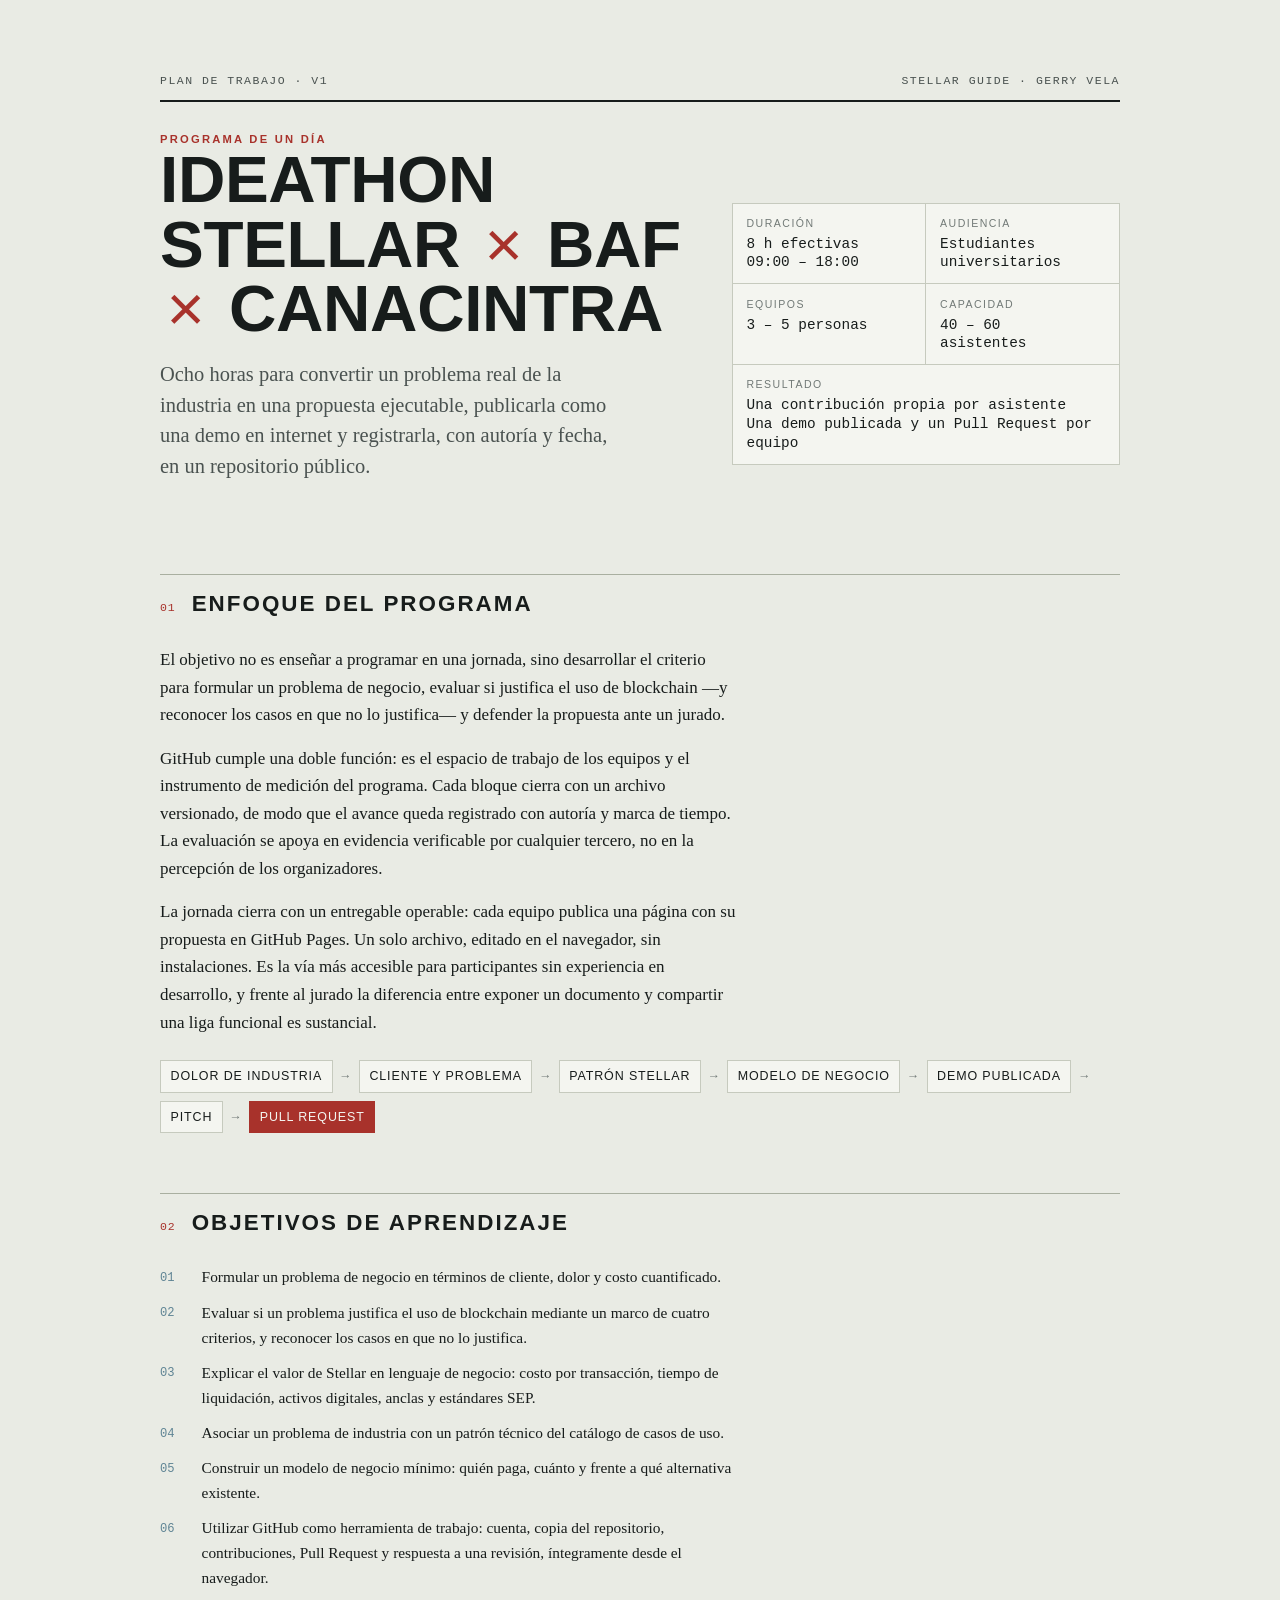
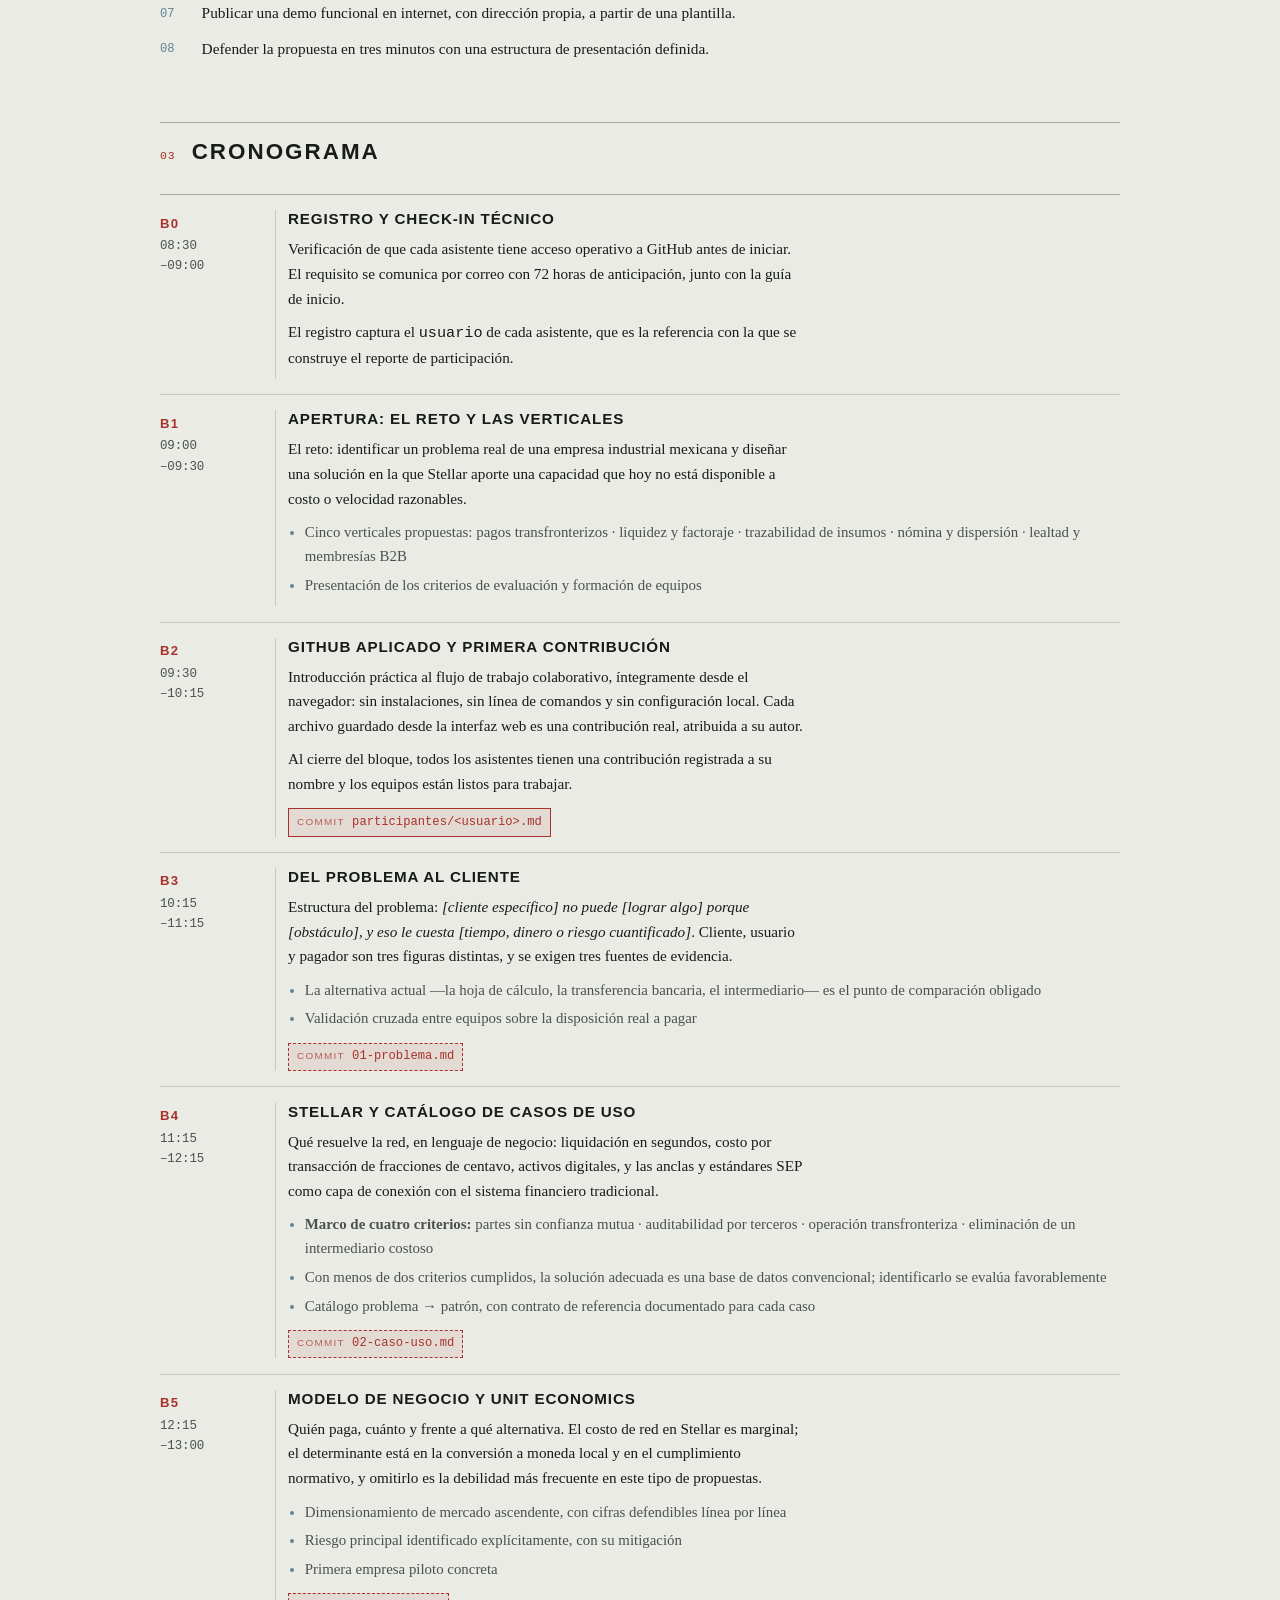
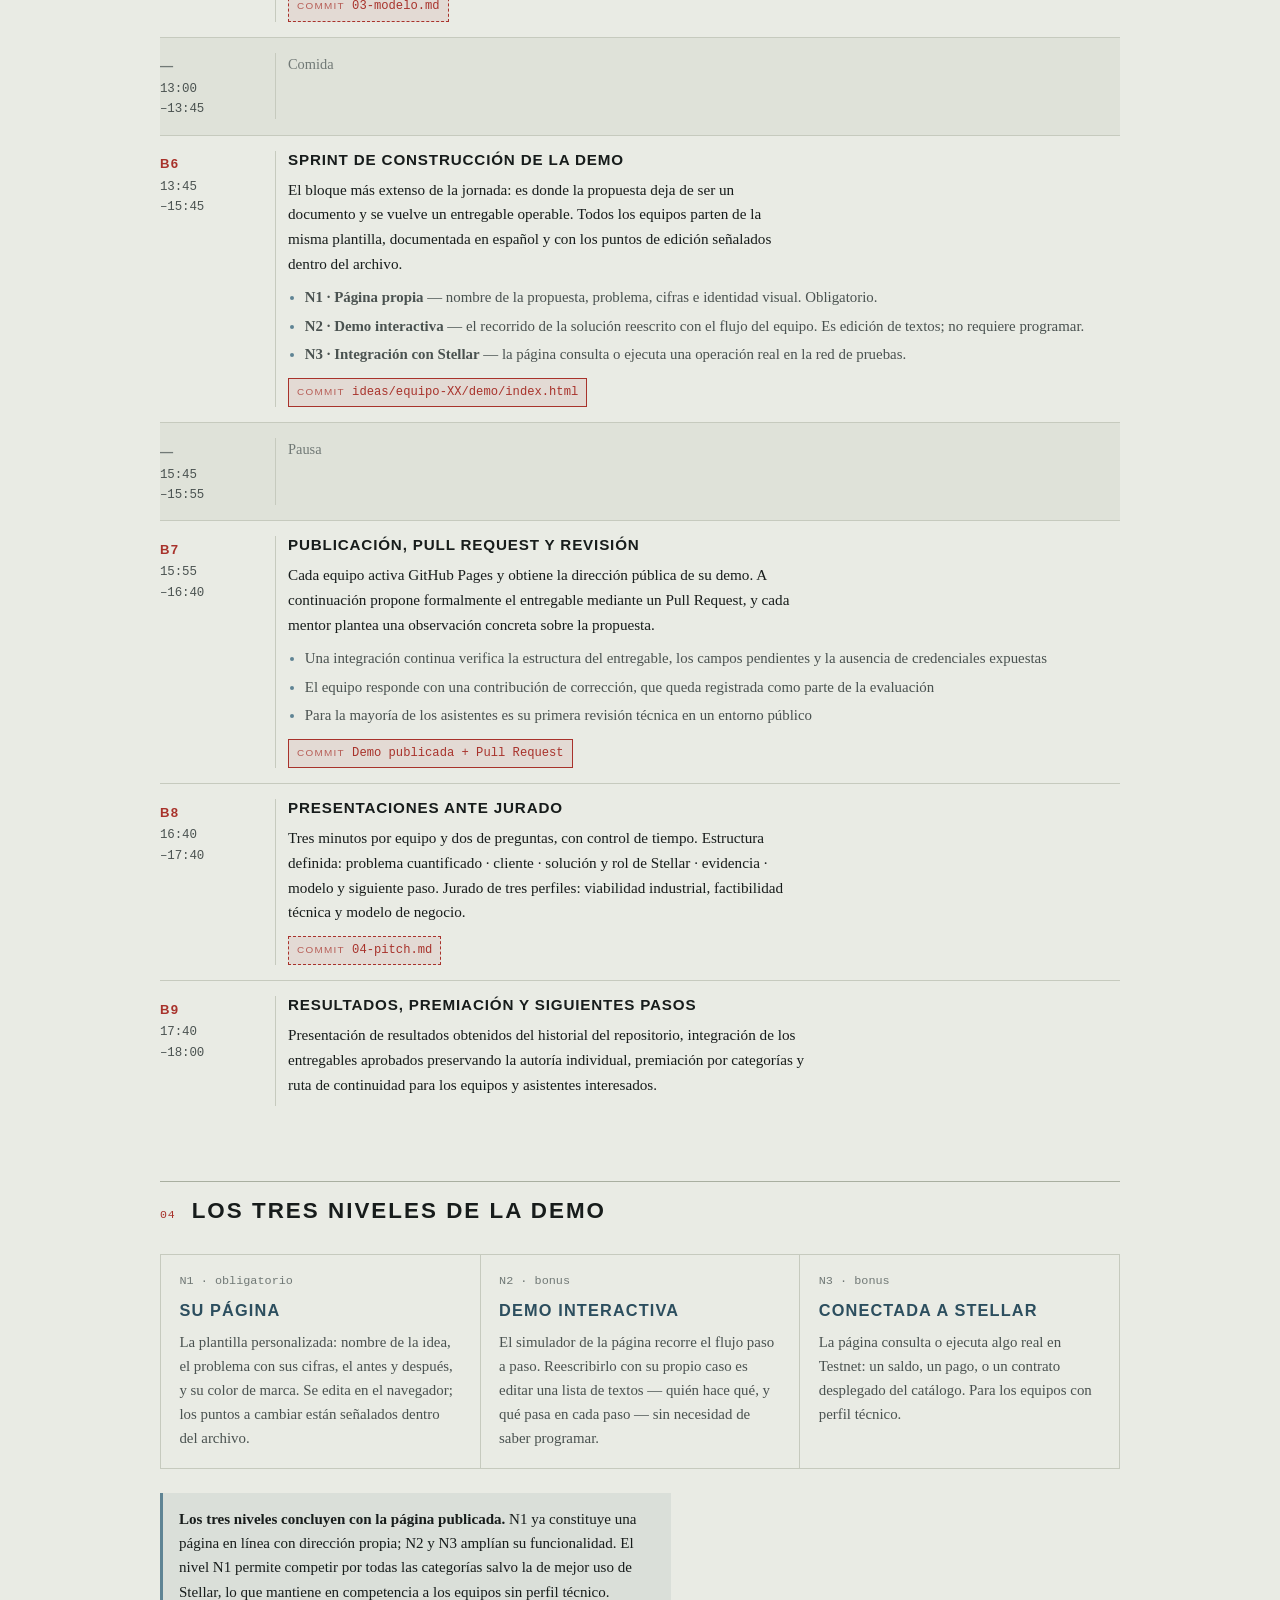
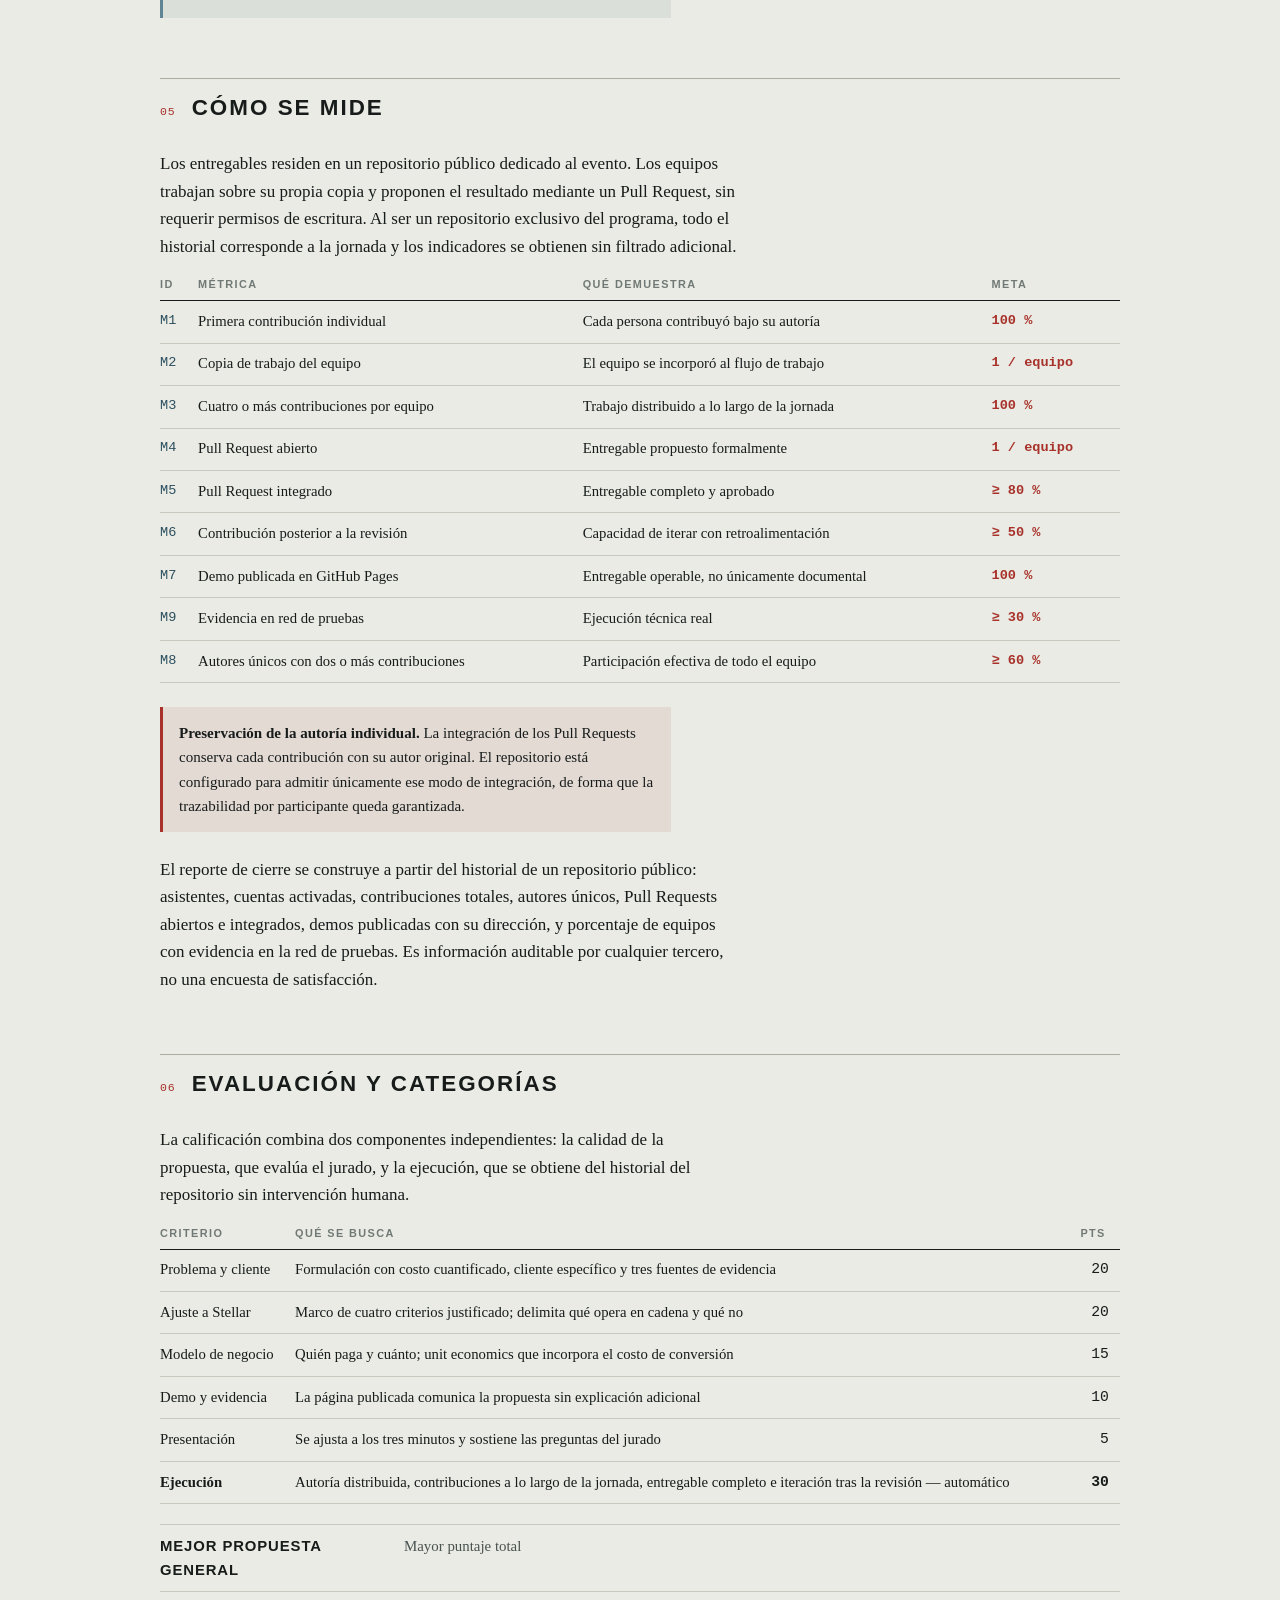
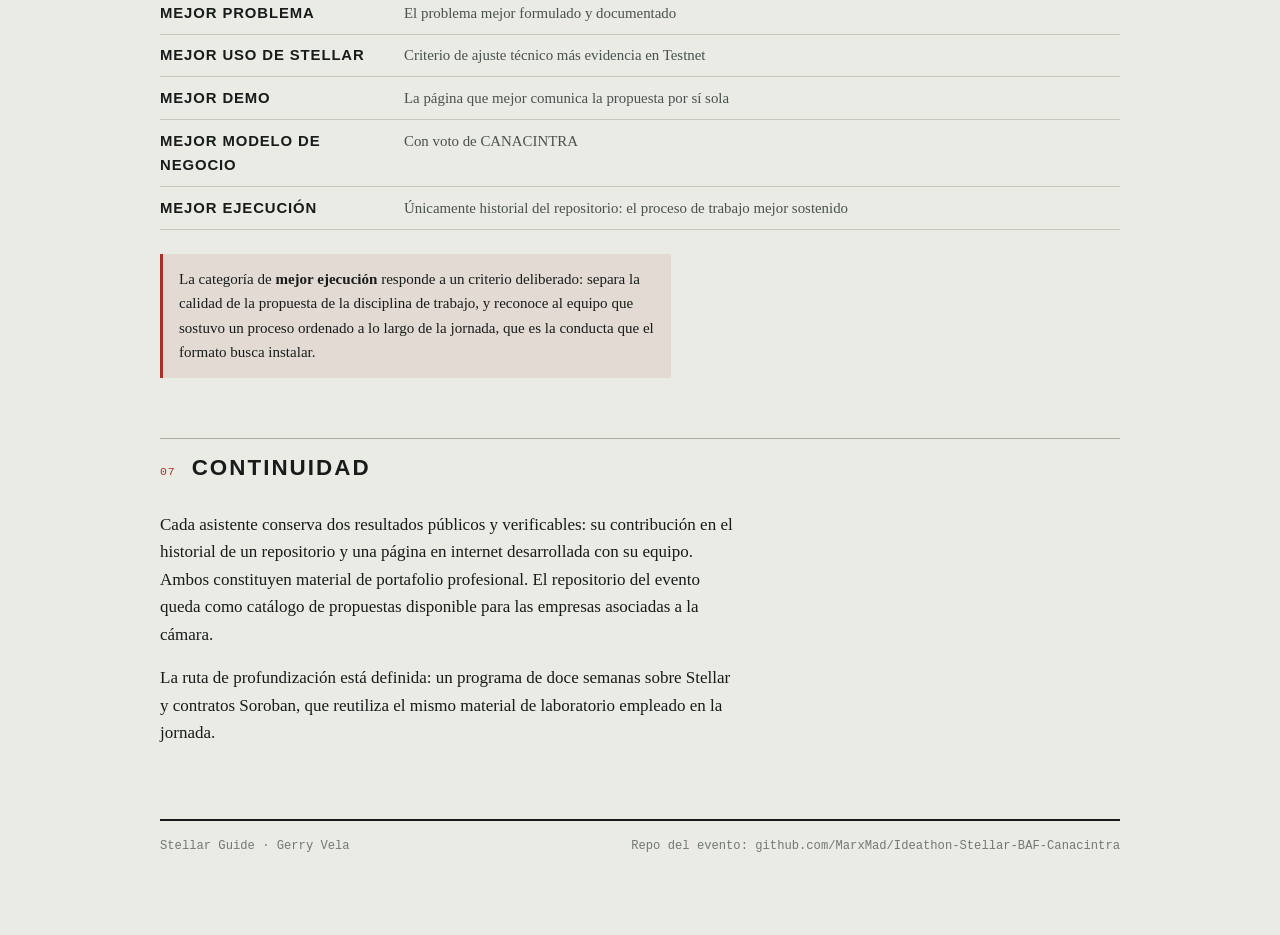
==== plan-de-trabajo.html @ e103d84b "docs: README paso a paso, guías por carpeta y plan de trabajo - README reorganizado como ruta ordena" ====
<!doctype html>
<html lang="es">
<head>
<meta charset="utf-8">
<meta name="viewport" content="width=device-width, initial-scale=1">
<title>Ideathon Stellar × BAF × CANACINTRA</title>
<meta name="description" content="Plan de trabajo de la jornada de 8 horas: agenda, objetivos, evaluación e indicadores verificables.">
<style>
  :root {
    /* Paleta: hoja de turno industrial — papel verde-gris, tinta grafito,
       azul acero para estructura, rojo de sello para los registros (commits). */
    --paper:        #E9EBE4;
    --paper-raised: #F4F5F0;
    --paper-sunk:   #DFE2D9;
    --ink:          #171C1B;
    --ink-soft:     #4A5250;
    --ink-faint:    #717976;
    --rule:         #C6CABE;
    --rule-strong:  #A9AFA0;
    --stamp:        #A8322B;
    --stamp-wash:   rgba(168, 50, 43, 0.09);
    --steel:        #2C4E5E;
    --steel-soft:   #5F8494;
    --steel-wash:   rgba(44, 78, 94, 0.08);

    --font-display: "Arial Narrow", "Helvetica Neue", Helvetica, Arial, sans-serif;
    --font-body:    Charter, "Bitstream Charter", "Sitka Text", Cambria, Georgia, serif;
    --font-mono:    ui-monospace, "SF Mono", SFMono-Regular, Menlo, Consolas, monospace;

    --measure: 68ch;
    --gutter: clamp(1.25rem, 4vw, 3rem);
  }

  :root:not([data-theme="light"]) {
    color-scheme: light;
  }

  @media (prefers-color-scheme: dark) {
    :root:not([data-theme="light"]) {
      --paper:        #14181A;
      --paper-raised: #1C2124;
      --paper-sunk:   #0F1315;
      --ink:          #E4E7E0;
      --ink-soft:     #A2ABA6;
      --ink-faint:    #7A837F;
      --rule:         #2E3639;
      --rule-strong:  #414B4E;
      --stamp:        #E58077;
      --stamp-wash:   rgba(229, 128, 119, 0.13);
      --steel:        #8FB6C7;
      --steel-soft:   #6D909F;
      --steel-wash:   rgba(143, 182, 199, 0.11);
      color-scheme: dark;
    }
  }

  :root[data-theme="dark"] {
    --paper:        #14181A;
    --paper-raised: #1C2124;
    --paper-sunk:   #0F1315;
    --ink:          #E4E7E0;
    --ink-soft:     #A2ABA6;
    --ink-faint:    #7A837F;
    --rule:         #2E3639;
    --rule-strong:  #414B4E;
    --stamp:        #E58077;
    --stamp-wash:   rgba(229, 128, 119, 0.13);
    --steel:        #8FB6C7;
    --steel-soft:   #6D909F;
    --steel-wash:   rgba(143, 182, 199, 0.11);
    color-scheme: dark;
  }

  * { box-sizing: border-box; }

  body {
    background: var(--paper);
    color: var(--ink);
    font-family: var(--font-body);
    font-size: 17px;
    line-height: 1.62;
    margin: 0;
    padding: 0 var(--gutter) 5rem;
    -webkit-font-smoothing: antialiased;
  }

  .sheet {
    max-width: 60rem;
    margin: 0 auto;
  }

  /* ---------------------------------------------------------- tipografía */

  h1, h2, h3, .eyebrow, .block-name, th {
    font-family: var(--font-display);
    font-weight: 700;
  }

  h1 {
    font-size: clamp(2.4rem, 7vw, 4.1rem);
    line-height: 0.98;
    letter-spacing: -0.005em;
    text-transform: uppercase;
    text-wrap: balance;
    margin: 0;
  }

  h1 .x {
    color: var(--stamp);
    font-weight: 400;
    padding: 0 0.1em;
  }

  h2 {
    font-size: clamp(1.15rem, 2.4vw, 1.4rem);
    text-transform: uppercase;
    letter-spacing: 0.09em;
    margin: 0;
    color: var(--ink);
  }

  h3 {
    font-size: 1.02rem;
    text-transform: uppercase;
    letter-spacing: 0.07em;
    margin: 0 0 0.4rem;
  }

  p { margin: 0 0 1rem; max-width: var(--measure); }
  p:last-child { margin-bottom: 0; }

  a {
    color: var(--steel);
    text-underline-offset: 0.18em;
    text-decoration-thickness: 1px;
  }
  a:focus-visible {
    outline: 2px solid var(--stamp);
    outline-offset: 3px;
  }

  strong { font-weight: 700; }

  .eyebrow {
    font-size: 0.7rem;
    text-transform: uppercase;
    letter-spacing: 0.2em;
    color: var(--stamp);
    margin: 0;
  }

  .lede {
    font-size: clamp(1.08rem, 2.1vw, 1.28rem);
    line-height: 1.5;
    color: var(--ink-soft);
    max-width: 46ch;
  }

  .mono {
    font-family: var(--font-mono);
    font-variant-numeric: tabular-nums;
  }

  /* ------------------------------------------------------------ cabecera */

  header.head {
    padding: clamp(2.5rem, 7vw, 4.5rem) 0 0;
  }

  .head-top {
    display: flex;
    flex-wrap: wrap;
    gap: 0.75rem 1.5rem;
    justify-content: space-between;
    align-items: baseline;
    border-bottom: 2px solid var(--ink);
    padding-bottom: 0.6rem;
    margin-bottom: 1.75rem;
  }

  .head-top .mono {
    font-size: 0.72rem;
    letter-spacing: 0.13em;
    text-transform: uppercase;
    color: var(--ink-soft);
  }

  .head-body {
    display: grid;
    grid-template-columns: minmax(0, 1.35fr) minmax(0, 1fr);
    gap: clamp(1.5rem, 4vw, 3rem);
    align-items: end;
    padding-bottom: 2rem;
  }

  @media (max-width: 44rem) {
    .head-body { grid-template-columns: 1fr; align-items: start; }
  }

  /* ficha técnica */
  .spec {
    display: grid;
    grid-template-columns: 1fr 1fr;
    gap: 1px;
    background: var(--rule);
    border: 1px solid var(--rule);
  }

  .spec div {
    background: var(--paper-raised);
    padding: 0.7rem 0.85rem;
  }

  .spec dt {
    font-family: var(--font-display);
    font-size: 0.66rem;
    text-transform: uppercase;
    letter-spacing: 0.14em;
    color: var(--ink-faint);
    margin: 0 0 0.18rem;
  }

  .spec dd {
    margin: 0;
    font-family: var(--font-mono);
    font-size: 0.9rem;
    line-height: 1.3;
    font-variant-numeric: tabular-nums;
  }

  /* -------------------------------------------------------------- líneas */

  section {
    padding: clamp(2.5rem, 6vw, 3.75rem) 0 0;
  }

  .sec-head {
    display: flex;
    align-items: baseline;
    gap: 1rem;
    border-top: 1px solid var(--rule-strong);
    padding-top: 0.7rem;
    margin-bottom: 1.5rem;
  }

  .sec-head .num {
    font-family: var(--font-mono);
    font-size: 0.72rem;
    color: var(--stamp);
    letter-spacing: 0.08em;
    flex: none;
  }

  /* ------------------------------------------------------------- espinazo */

  .flow {
    display: flex;
    flex-wrap: wrap;
    gap: 0.5rem 0.4rem;
    align-items: center;
    margin-top: 1.5rem;
    font-family: var(--font-display);
    text-transform: uppercase;
    letter-spacing: 0.07em;
    font-size: 0.78rem;
  }

  .flow span {
    background: var(--paper-raised);
    border: 1px solid var(--rule);
    padding: 0.32rem 0.6rem;
  }

  .flow span.end {
    background: var(--stamp);
    border-color: var(--stamp);
    color: var(--paper-raised);
  }

  .flow i {
    color: var(--ink-faint);
    font-style: normal;
  }

  /* --------------------------------------------------------- cronograma */

  .run { display: grid; gap: 0; }

  .row {
    display: grid;
    grid-template-columns: 6.5rem 1fr;
    gap: 0 1.5rem;
    border-top: 1px solid var(--rule);
    padding: 0.95rem 0;
    position: relative;
  }

  .row:first-child { border-top: 1px solid var(--rule-strong); }

  .row .when {
    font-family: var(--font-mono);
    font-size: 0.78rem;
    font-variant-numeric: tabular-nums;
    color: var(--ink-soft);
    letter-spacing: -0.01em;
    padding-top: 0.15rem;
    border-right: 1px solid var(--rule);
    margin-right: -0.75rem;
    padding-right: 0.75rem;
  }

  .row .when b {
    display: block;
    font-family: var(--font-display);
    font-size: 0.82rem;
    letter-spacing: 0.1em;
    color: var(--stamp);
    margin-bottom: 0.15rem;
  }

  .row.pause { background: var(--paper-sunk); }
  .row.pause .body { color: var(--ink-faint); font-size: 0.9rem; }
  .row.pause .when b { color: var(--ink-faint); }

  .block-name {
    font-size: 1.06rem;
    text-transform: uppercase;
    letter-spacing: 0.055em;
    margin: 0 0 0.3rem;
    line-height: 1.2;
  }

  .row .body { min-width: 0; }
  .row .body p { font-size: 0.95rem; margin-bottom: 0.55rem; }

  .row ul {
    margin: 0.1rem 0 0.6rem;
    padding-left: 1.05rem;
    font-size: 0.93rem;
    color: var(--ink-soft);
  }
  .row ul li { margin-bottom: 0.28rem; }
  .row ul li::marker { color: var(--steel-soft); }

  /* sello de entregable = el commit */
  .stamp {
    display: inline-flex;
    align-items: baseline;
    gap: 0.45rem;
    font-family: var(--font-mono);
    font-size: 0.76rem;
    color: var(--stamp);
    background: var(--stamp-wash);
    border: 1px dashed var(--stamp);
    padding: 0.22rem 0.5rem;
    margin-top: 0.15rem;
  }

  .stamp::before {
    content: "commit";
    font-family: var(--font-display);
    font-size: 0.62rem;
    text-transform: uppercase;
    letter-spacing: 0.13em;
    opacity: 0.75;
  }

  .stamp.wide { border-style: solid; }

  @media (max-width: 34rem) {
    .row { grid-template-columns: 1fr; gap: 0.4rem; }
    .row .when {
      border-right: none;
      margin-right: 0;
      padding-right: 0;
      display: flex;
      gap: 0.6rem;
      align-items: baseline;
    }
    .row .when b { margin-bottom: 0; }
  }

  /* ------------------------------------------------------------- tablas */

  .scroll { overflow-x: auto; }

  table {
    border-collapse: collapse;
    width: 100%;
    min-width: 34rem;
    font-size: 0.92rem;
  }

  th {
    text-align: left;
    font-size: 0.68rem;
    text-transform: uppercase;
    letter-spacing: 0.13em;
    color: var(--ink-faint);
    border-bottom: 1px solid var(--ink);
    padding: 0 0.7rem 0.4rem 0;
    vertical-align: bottom;
  }

  td {
    border-bottom: 1px solid var(--rule);
    padding: 0.55rem 0.7rem 0.55rem 0;
    vertical-align: top;
  }

  td.id, td.goal {
    font-family: var(--font-mono);
    font-variant-numeric: tabular-nums;
    font-size: 0.85rem;
    white-space: nowrap;
  }
  td.id { color: var(--steel); }
  td.goal { color: var(--stamp); font-weight: 700; }
  td.pts {
    font-family: var(--font-mono);
    font-variant-numeric: tabular-nums;
    text-align: right;
    white-space: nowrap;
  }

  /* --------------------------------------------------------- dos columnas */

  .cols {
    display: grid;
    grid-template-columns: repeat(auto-fit, minmax(15rem, 1fr));
    gap: 1px;
    background: var(--rule);
    border: 1px solid var(--rule);
  }

  .cols > div {
    background: var(--paper);
    padding: 1.1rem 1.15rem;
  }

  .cols h3 { color: var(--steel); }
  .cols p { font-size: 0.93rem; color: var(--ink-soft); margin-bottom: 0; }

  .level-tag {
    font-family: var(--font-mono);
    font-size: 0.74rem;
    color: var(--ink-faint);
    display: block;
    margin-bottom: 0.35rem;
  }

  /* lista de objetivos numerada */
  ol.goals {
    counter-reset: g;
    list-style: none;
    padding: 0;
    margin: 0;
    display: grid;
    gap: 0.65rem;
    max-width: var(--measure);
  }

  ol.goals li {
    counter-increment: g;
    display: grid;
    grid-template-columns: 2rem 1fr;
    gap: 0.6rem;
    font-size: 0.96rem;
  }

  ol.goals li::before {
    content: counter(g, decimal-leading-zero);
    font-family: var(--font-mono);
    font-size: 0.76rem;
    color: var(--steel-soft);
    padding-top: 0.22rem;
  }

  /* nota al margen */
  .note {
    border-left: 3px solid var(--stamp);
    background: var(--stamp-wash);
    padding: 0.85rem 1rem;
    margin: 1.5rem 0 0;
    font-size: 0.94rem;
    max-width: var(--measure);
  }
  .note p { margin-bottom: 0.5rem; }
  .note p:last-child { margin-bottom: 0; }

  .steelnote {
    border-left: 3px solid var(--steel-soft);
    background: var(--steel-wash);
  }

  /* premios */
  .prizes {
    display: grid;
    gap: 0;
    margin-top: 1.25rem;
  }
  .prizes div {
    display: grid;
    grid-template-columns: minmax(9rem, 14rem) 1fr;
    gap: 0.5rem 1.25rem;
    border-top: 1px solid var(--rule);
    padding: 0.55rem 0;
    font-size: 0.93rem;
  }
  .prizes div:last-child { border-bottom: 1px solid var(--rule); }
  .prizes dt {
    font-family: var(--font-display);
    text-transform: uppercase;
    letter-spacing: 0.06em;
    font-weight: 700;
  }
  .prizes dd { margin: 0; color: var(--ink-soft); }
  @media (max-width: 34rem) {
    .prizes div { grid-template-columns: 1fr; }
  }

  footer {
    margin-top: clamp(3rem, 7vw, 4.5rem);
    border-top: 2px solid var(--ink);
    padding-top: 1rem;
    font-family: var(--font-mono);
    font-size: 0.76rem;
    color: var(--ink-faint);
    display: flex;
    flex-wrap: wrap;
    gap: 0.4rem 1.5rem;
    justify-content: space-between;
  }
</style>
</head>
<body>
<div class="sheet">

  <header class="head">
    <div class="head-top">
      <span class="mono">Plan de trabajo · v1</span>
      <span class="mono">Stellar Guide · Gerry Vela</span>
    </div>

    <div class="head-body">
      <div>
        <p class="eyebrow">Programa de un día</p>
        <h1>Ideathon Stellar <span class="x">×</span> BAF <span class="x">×</span> CANACINTRA</h1>
        <p class="lede" style="margin-top:1.1rem">
          Ocho horas para convertir un problema real de la industria en una propuesta
          ejecutable, publicarla como una demo en internet y registrarla, con autoría
          y fecha, en un repositorio público.
        </p>
      </div>

      <dl class="spec">
        <div><dt>Duración</dt><dd>8 h efectivas<br>09:00 – 18:00</dd></div>
        <div><dt>Audiencia</dt><dd>Estudiantes<br>universitarios</dd></div>
        <div><dt>Equipos</dt><dd>3 – 5 personas</dd></div>
        <div><dt>Capacidad</dt><dd>40 – 60<br>asistentes</dd></div>
        <div style="grid-column: 1 / -1">
          <dt>Resultado</dt>
          <dd>Una contribución propia por asistente<br>Una demo publicada y un Pull Request por equipo</dd>
        </div>
      </dl>
    </div>
  </header>

  <section>
    <div class="sec-head"><span class="num">01</span><h2>Enfoque del programa</h2></div>
    <p>
      El objetivo no es enseñar a programar en una jornada, sino desarrollar el criterio para
      formular un problema de negocio, evaluar si justifica el uso de blockchain —y reconocer
      los casos en que no lo justifica— y defender la propuesta ante un jurado.
    </p>
    <p>
      GitHub cumple una doble función: es el espacio de trabajo de los equipos y el instrumento
      de medición del programa. Cada bloque cierra con un archivo versionado, de modo que el
      avance queda registrado con autoría y marca de tiempo. La evaluación se apoya en evidencia
      verificable por cualquier tercero, no en la percepción de los organizadores.
    </p>
    <p>
      La jornada cierra con un entregable operable: cada equipo publica una página con su
      propuesta en GitHub Pages. Un solo archivo, editado en el navegador, sin instalaciones.
      Es la vía más accesible para participantes sin experiencia en desarrollo, y frente al
      jurado la diferencia entre exponer un documento y compartir una liga funcional es
      sustancial.
    </p>

    <div class="flow">
      <span>Dolor de industria</span><i>→</i>
      <span>Cliente y problema</span><i>→</i>
      <span>Patrón Stellar</span><i>→</i>
      <span>Modelo de negocio</span><i>→</i>
      <span>Demo publicada</span><i>→</i>
      <span>Pitch</span><i>→</i>
      <span class="end">Pull Request</span>
    </div>
  </section>

  <section>
    <div class="sec-head"><span class="num">02</span><h2>Objetivos de aprendizaje</h2></div>
    <ol class="goals">
      <li>Formular un problema de negocio en términos de cliente, dolor y costo cuantificado.</li>
      <li>Evaluar si un problema justifica el uso de blockchain mediante un marco de cuatro criterios, y reconocer los casos en que no lo justifica.</li>
      <li>Explicar el valor de Stellar en lenguaje de negocio: costo por transacción, tiempo de liquidación, activos digitales, anclas y estándares SEP.</li>
      <li>Asociar un problema de industria con un patrón técnico del catálogo de casos de uso.</li>
      <li>Construir un modelo de negocio mínimo: quién paga, cuánto y frente a qué alternativa existente.</li>
      <li>Utilizar GitHub como herramienta de trabajo: cuenta, copia del repositorio, contribuciones, Pull Request y respuesta a una revisión, íntegramente desde el navegador.</li>
      <li>Publicar una demo funcional en internet, con dirección propia, a partir de una plantilla.</li>
      <li>Defender la propuesta en tres minutos con una estructura de presentación definida.</li>
    </ol>
  </section>

  <section>
    <div class="sec-head"><span class="num">03</span><h2>Cronograma</h2></div>

    <div class="run">

      <div class="row">
        <div class="when"><b>B0</b>08:30<br>–09:00</div>
        <div class="body">
          <p class="block-name">Registro y check-in técnico</p>
          <p>Verificación de que cada asistente tiene acceso operativo a GitHub antes de iniciar.
             El requisito se comunica por correo con 72 horas de anticipación, junto con la guía
             de inicio.</p>
          <p>El registro captura el <span class="mono">usuario</span> de cada asistente, que es la
             referencia con la que se construye el reporte de participación.</p>
        </div>
      </div>

      <div class="row">
        <div class="when"><b>B1</b>09:00<br>–09:30</div>
        <div class="body">
          <p class="block-name">Apertura: el reto y las verticales</p>
          <p>El reto: identificar un problema real de una empresa industrial mexicana y diseñar una
             solución en la que Stellar aporte una capacidad que hoy no está disponible a costo o
             velocidad razonables.</p>
          <ul>
            <li>Cinco verticales propuestas: pagos transfronterizos · liquidez y factoraje · trazabilidad de insumos · nómina y dispersión · lealtad y membresías B2B</li>
            <li>Presentación de los criterios de evaluación y formación de equipos</li>
          </ul>
        </div>
      </div>

      <div class="row">
        <div class="when"><b>B2</b>09:30<br>–10:15</div>
        <div class="body">
          <p class="block-name">GitHub aplicado y primera contribución</p>
          <p>Introducción práctica al flujo de trabajo colaborativo, íntegramente desde el
             navegador: sin instalaciones, sin línea de comandos y sin configuración local. Cada
             archivo guardado desde la interfaz web es una contribución real, atribuida a su autor.</p>
          <p>Al cierre del bloque, todos los asistentes tienen una contribución registrada a su
             nombre y los equipos están listos para trabajar.</p>
          <span class="stamp wide">participantes/&lt;usuario&gt;.md</span>
        </div>
      </div>

      <div class="row">
        <div class="when"><b>B3</b>10:15<br>–11:15</div>
        <div class="body">
          <p class="block-name">Del problema al cliente</p>
          <p>Estructura del problema: <em>[cliente específico] no puede [lograr algo] porque
             [obstáculo], y eso le cuesta [tiempo, dinero o riesgo cuantificado]</em>. Cliente,
             usuario y pagador son tres figuras distintas, y se exigen tres fuentes de evidencia.</p>
          <ul>
            <li>La alternativa actual —la hoja de cálculo, la transferencia bancaria, el intermediario— es el punto de comparación obligado</li>
            <li>Validación cruzada entre equipos sobre la disposición real a pagar</li>
          </ul>
          <span class="stamp">01-problema.md</span>
        </div>
      </div>

      <div class="row">
        <div class="when"><b>B4</b>11:15<br>–12:15</div>
        <div class="body">
          <p class="block-name">Stellar y catálogo de casos de uso</p>
          <p>Qué resuelve la red, en lenguaje de negocio: liquidación en segundos, costo por
             transacción de fracciones de centavo, activos digitales, y las anclas y estándares SEP
             como capa de conexión con el sistema financiero tradicional.</p>
          <ul>
            <li><strong>Marco de cuatro criterios:</strong> partes sin confianza mutua · auditabilidad por terceros · operación transfronteriza · eliminación de un intermediario costoso</li>
            <li>Con menos de dos criterios cumplidos, la solución adecuada es una base de datos convencional; identificarlo se evalúa favorablemente</li>
            <li>Catálogo problema → patrón, con contrato de referencia documentado para cada caso</li>
          </ul>
          <span class="stamp">02-caso-uso.md</span>
        </div>
      </div>

      <div class="row">
        <div class="when"><b>B5</b>12:15<br>–13:00</div>
        <div class="body">
          <p class="block-name">Modelo de negocio y unit economics</p>
          <p>Quién paga, cuánto y frente a qué alternativa. El costo de red en Stellar es marginal;
             el determinante está en la conversión a moneda local y en el cumplimiento normativo,
             y omitirlo es la debilidad más frecuente en este tipo de propuestas.</p>
          <ul>
            <li>Dimensionamiento de mercado ascendente, con cifras defendibles línea por línea</li>
            <li>Riesgo principal identificado explícitamente, con su mitigación</li>
            <li>Primera empresa piloto concreta</li>
          </ul>
          <span class="stamp">03-modelo.md</span>
        </div>
      </div>

      <div class="row pause">
        <div class="when"><b>—</b>13:00<br>–13:45</div>
        <div class="body">Comida</div>
      </div>

      <div class="row">
        <div class="when"><b>B6</b>13:45<br>–15:45</div>
        <div class="body">
          <p class="block-name">Sprint de construcción de la demo</p>
          <p>El bloque más extenso de la jornada: es donde la propuesta deja de ser un documento y
             se vuelve un entregable operable. Todos los equipos parten de la misma plantilla,
             documentada en español y con los puntos de edición señalados dentro del archivo.</p>
          <ul>
            <li><strong>N1 · Página propia</strong> — nombre de la propuesta, problema, cifras e identidad visual. Obligatorio.</li>
            <li><strong>N2 · Demo interactiva</strong> — el recorrido de la solución reescrito con el flujo del equipo. Es edición de textos; no requiere programar.</li>
            <li><strong>N3 · Integración con Stellar</strong> — la página consulta o ejecuta una operación real en la red de pruebas.</li>
          </ul>
          <span class="stamp wide">ideas/equipo-XX/demo/index.html</span>
        </div>
      </div>

      <div class="row pause">
        <div class="when"><b>—</b>15:45<br>–15:55</div>
        <div class="body">Pausa</div>
      </div>

      <div class="row">
        <div class="when"><b>B7</b>15:55<br>–16:40</div>
        <div class="body">
          <p class="block-name">Publicación, Pull Request y revisión</p>
          <p>Cada equipo activa GitHub Pages y obtiene la dirección pública de su demo. A
             continuación propone formalmente el entregable mediante un Pull Request, y cada mentor
             plantea una observación concreta sobre la propuesta.</p>
          <ul>
            <li>Una integración continua verifica la estructura del entregable, los campos pendientes y la ausencia de credenciales expuestas</li>
            <li>El equipo responde con una contribución de corrección, que queda registrada como parte de la evaluación</li>
            <li>Para la mayoría de los asistentes es su primera revisión técnica en un entorno público</li>
          </ul>
          <span class="stamp wide">Demo publicada + Pull Request</span>
        </div>
      </div>

      <div class="row">
        <div class="when"><b>B8</b>16:40<br>–17:40</div>
        <div class="body">
          <p class="block-name">Presentaciones ante jurado</p>
          <p>Tres minutos por equipo y dos de preguntas, con control de tiempo. Estructura definida:
             problema cuantificado · cliente · solución y rol de Stellar · evidencia · modelo y
             siguiente paso. Jurado de tres perfiles: viabilidad industrial, factibilidad técnica y
             modelo de negocio.</p>
          <span class="stamp">04-pitch.md</span>
        </div>
      </div>

      <div class="row">
        <div class="when"><b>B9</b>17:40<br>–18:00</div>
        <div class="body">
          <p class="block-name">Resultados, premiación y siguientes pasos</p>
          <p>Presentación de resultados obtenidos del historial del repositorio, integración de los
             entregables aprobados preservando la autoría individual, premiación por categorías y
             ruta de continuidad para los equipos y asistentes interesados.</p>
        </div>
      </div>

    </div>
  </section>

  <section>
    <div class="sec-head"><span class="num">04</span><h2>Los tres niveles de la demo</h2></div>
    <div class="cols">
      <div>
        <span class="level-tag">N1 · obligatorio</span>
        <h3>Su página</h3>
        <p>La plantilla personalizada: nombre de la idea, el problema con sus cifras, el antes
           y después, y su color de marca. Se edita en el navegador; los puntos a cambiar están
           señalados dentro del archivo.</p>
      </div>
      <div>
        <span class="level-tag">N2 · bonus</span>
        <h3>Demo interactiva</h3>
        <p>El simulador de la página recorre el flujo paso a paso. Reescribirlo con su propio
           caso es editar una lista de textos — quién hace qué, y qué pasa en cada paso — sin
           necesidad de saber programar.</p>
      </div>
      <div>
        <span class="level-tag">N3 · bonus</span>
        <h3>Conectada a Stellar</h3>
        <p>La página consulta o ejecuta algo real en Testnet: un saldo, un pago, o un contrato
           desplegado del catálogo. Para los equipos con perfil técnico.</p>
      </div>
    </div>
    <div class="note steelnote">
      <p><strong>Los tres niveles concluyen con la página publicada.</strong> N1 ya constituye una
         página en línea con dirección propia; N2 y N3 amplían su funcionalidad. El nivel N1 permite
         competir por todas las categorías salvo la de mejor uso de Stellar, lo que mantiene en
         competencia a los equipos sin perfil técnico.</p>
    </div>
  </section>

  <section>
    <div class="sec-head"><span class="num">05</span><h2>Cómo se mide</h2></div>
    <p>
      Los entregables residen en un repositorio público dedicado al evento. Los equipos trabajan
      sobre su propia copia y proponen el resultado mediante un Pull Request, sin requerir permisos
      de escritura. Al ser un repositorio exclusivo del programa, todo el historial corresponde a la
      jornada y los indicadores se obtienen sin filtrado adicional.
    </p>

    <div class="scroll">
      <table>
        <thead>
          <tr><th>ID</th><th>Métrica</th><th>Qué demuestra</th><th>Meta</th></tr>
        </thead>
        <tbody>
          <tr><td class="id">M1</td><td>Primera contribución individual</td><td>Cada persona contribuyó bajo su autoría</td><td class="goal">100 %</td></tr>
          <tr><td class="id">M2</td><td>Copia de trabajo del equipo</td><td>El equipo se incorporó al flujo de trabajo</td><td class="goal">1 / equipo</td></tr>
          <tr><td class="id">M3</td><td>Cuatro o más contribuciones por equipo</td><td>Trabajo distribuido a lo largo de la jornada</td><td class="goal">100 %</td></tr>
          <tr><td class="id">M4</td><td>Pull Request abierto</td><td>Entregable propuesto formalmente</td><td class="goal">1 / equipo</td></tr>
          <tr><td class="id">M5</td><td>Pull Request integrado</td><td>Entregable completo y aprobado</td><td class="goal">≥ 80 %</td></tr>
          <tr><td class="id">M6</td><td>Contribución posterior a la revisión</td><td>Capacidad de iterar con retroalimentación</td><td class="goal">≥ 50 %</td></tr>
          <tr><td class="id">M7</td><td>Demo publicada en GitHub Pages</td><td>Entregable operable, no únicamente documental</td><td class="goal">100 %</td></tr>
          <tr><td class="id">M9</td><td>Evidencia en red de pruebas</td><td>Ejecución técnica real</td><td class="goal">≥ 30 %</td></tr>
          <tr><td class="id">M8</td><td>Autores únicos con dos o más contribuciones</td><td>Participación efectiva de todo el equipo</td><td class="goal">≥ 60 %</td></tr>
        </tbody>
      </table>
    </div>

    <div class="note">
      <p><strong>Preservación de la autoría individual.</strong> La integración de los Pull Requests
         conserva cada contribución con su autor original. El repositorio está configurado para
         admitir únicamente ese modo de integración, de forma que la trazabilidad por participante
         queda garantizada.</p>
    </div>

    <p style="margin-top:1.5rem">
      El reporte de cierre se construye a partir del historial de un repositorio público:
      asistentes, cuentas activadas, contribuciones totales, autores únicos, Pull Requests abiertos
      e integrados, demos publicadas con su dirección, y porcentaje de equipos con evidencia en la
      red de pruebas. Es información auditable por cualquier tercero, no una encuesta de
      satisfacción.
    </p>
  </section>

  <section>
    <div class="sec-head"><span class="num">06</span><h2>Evaluación y categorías</h2></div>
    <p>
      La calificación combina dos componentes independientes: la calidad de la propuesta, que
      evalúa el jurado, y la ejecución, que se obtiene del historial del repositorio sin
      intervención humana.
    </p>

    <div class="scroll">
      <table>
        <thead><tr><th>Criterio</th><th>Qué se busca</th><th>Pts</th></tr></thead>
        <tbody>
          <tr><td>Problema y cliente</td><td>Formulación con costo cuantificado, cliente específico y tres fuentes de evidencia</td><td class="pts">20</td></tr>
          <tr><td>Ajuste a Stellar</td><td>Marco de cuatro criterios justificado; delimita qué opera en cadena y qué no</td><td class="pts">20</td></tr>
          <tr><td>Modelo de negocio</td><td>Quién paga y cuánto; unit economics que incorpora el costo de conversión</td><td class="pts">15</td></tr>
          <tr><td>Demo y evidencia</td><td>La página publicada comunica la propuesta sin explicación adicional</td><td class="pts">10</td></tr>
          <tr><td>Presentación</td><td>Se ajusta a los tres minutos y sostiene las preguntas del jurado</td><td class="pts">5</td></tr>
          <tr><td><strong>Ejecución</strong></td><td>Autoría distribuida, contribuciones a lo largo de la jornada, entregable completo e iteración tras la revisión — automático</td><td class="pts"><strong>30</strong></td></tr>
        </tbody>
      </table>
    </div>

    <dl class="prizes">
      <div><dt>Mejor propuesta general</dt><dd>Mayor puntaje total</dd></div>
      <div><dt>Mejor problema</dt><dd>El problema mejor formulado y documentado</dd></div>
      <div><dt>Mejor uso de Stellar</dt><dd>Criterio de ajuste técnico más evidencia en Testnet</dd></div>
      <div><dt>Mejor demo</dt><dd>La página que mejor comunica la propuesta por sí sola</dd></div>
      <div><dt>Mejor modelo de negocio</dt><dd>Con voto de CANACINTRA</dd></div>
      <div><dt>Mejor ejecución</dt><dd>Únicamente historial del repositorio: el proceso de trabajo mejor sostenido</dd></div>
    </dl>

    <div class="note">
      <p>La categoría de <strong>mejor ejecución</strong> responde a un criterio deliberado: separa la
         calidad de la propuesta de la disciplina de trabajo, y reconoce al equipo que sostuvo un
         proceso ordenado a lo largo de la jornada, que es la conducta que el formato busca
         instalar.</p>
    </div>
  </section>

  <section>
    <div class="sec-head"><span class="num">07</span><h2>Continuidad</h2></div>
    <p>
      Cada asistente conserva dos resultados públicos y verificables: su contribución en el
      historial de un repositorio y una página en internet desarrollada con su equipo. Ambos
      constituyen material de portafolio profesional. El repositorio del evento queda como catálogo
      de propuestas disponible para las empresas asociadas a la cámara.
    </p>
    <p>
      La ruta de profundización está definida: un programa de doce semanas sobre Stellar y contratos
      Soroban, que reutiliza el mismo material de laboratorio empleado en la jornada.
    </p>
  </section>

  <footer>
    <span>Stellar Guide · Gerry Vela</span>
    <span>Repo del evento: <span class="mono">github.com/MarxMad/Ideathon-Stellar-BAF-Canacintra</span></span>
  </footer>

</div>
</body>
</html>
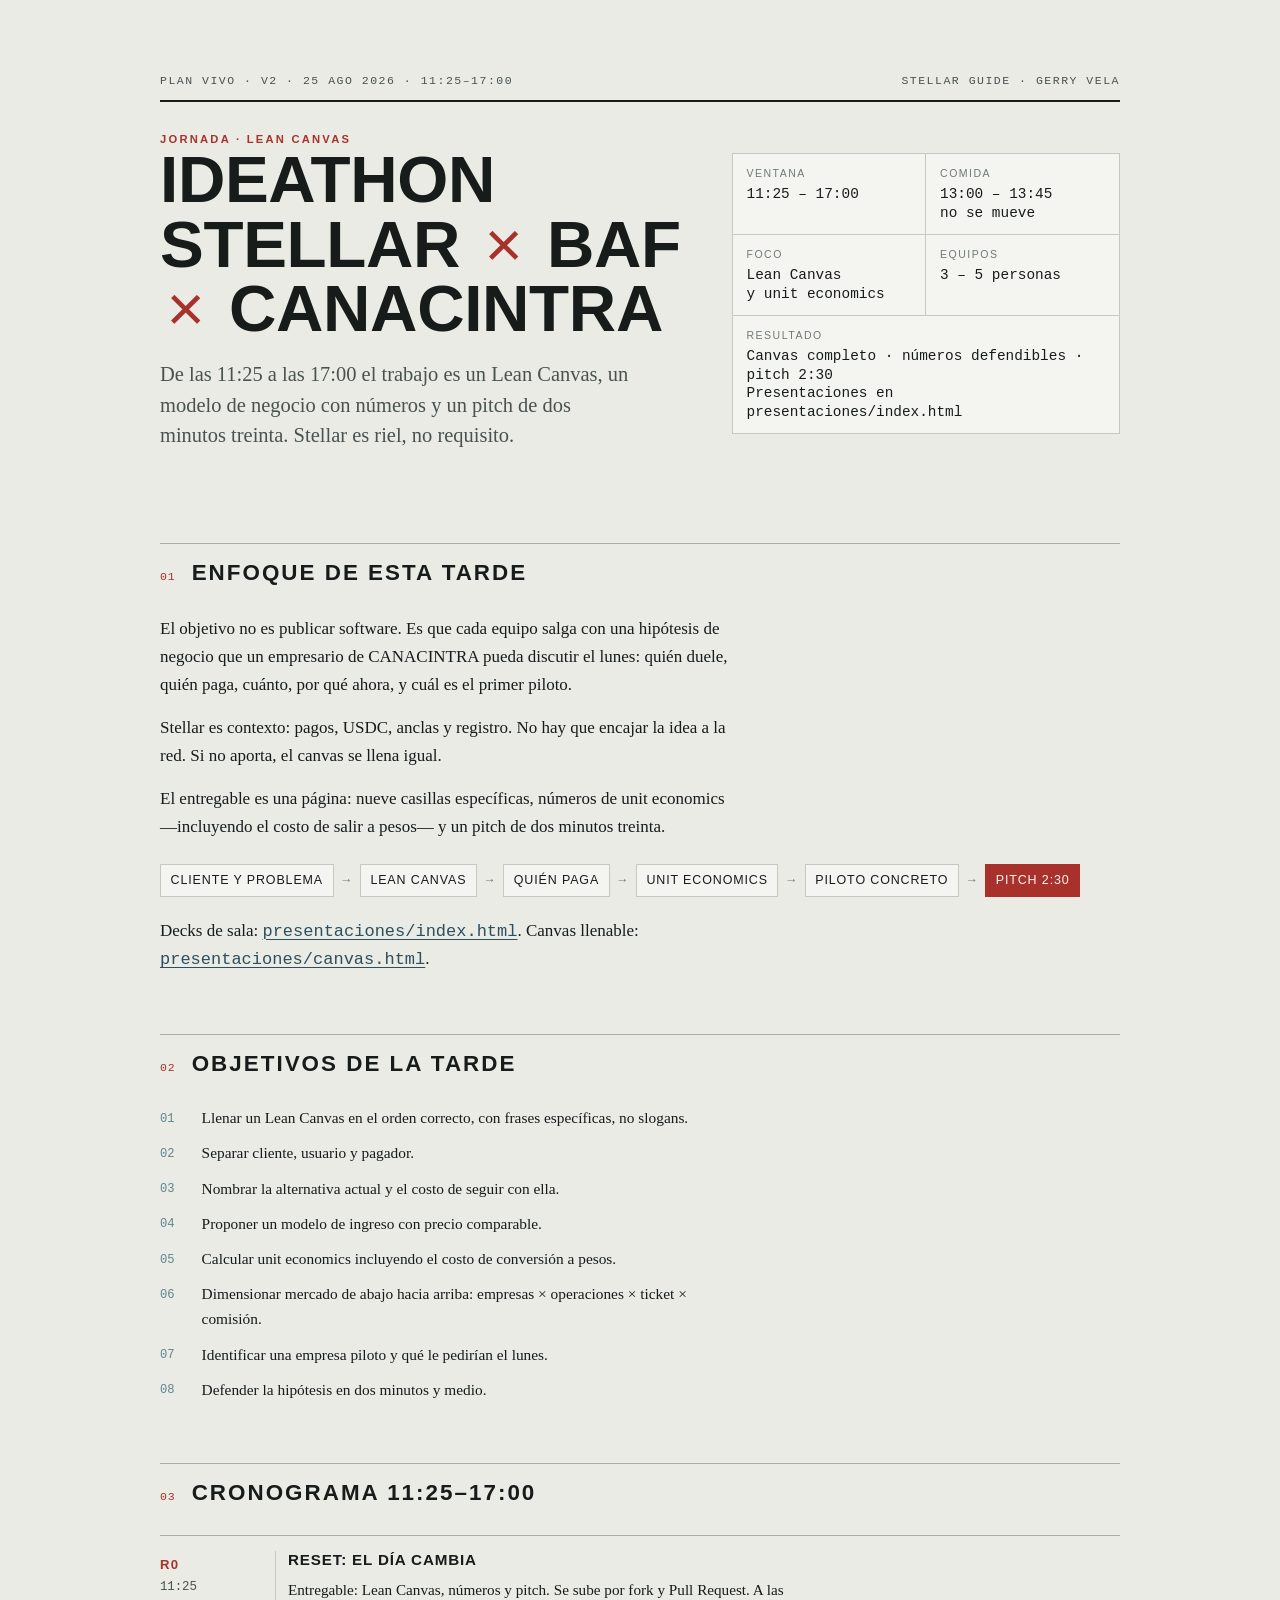
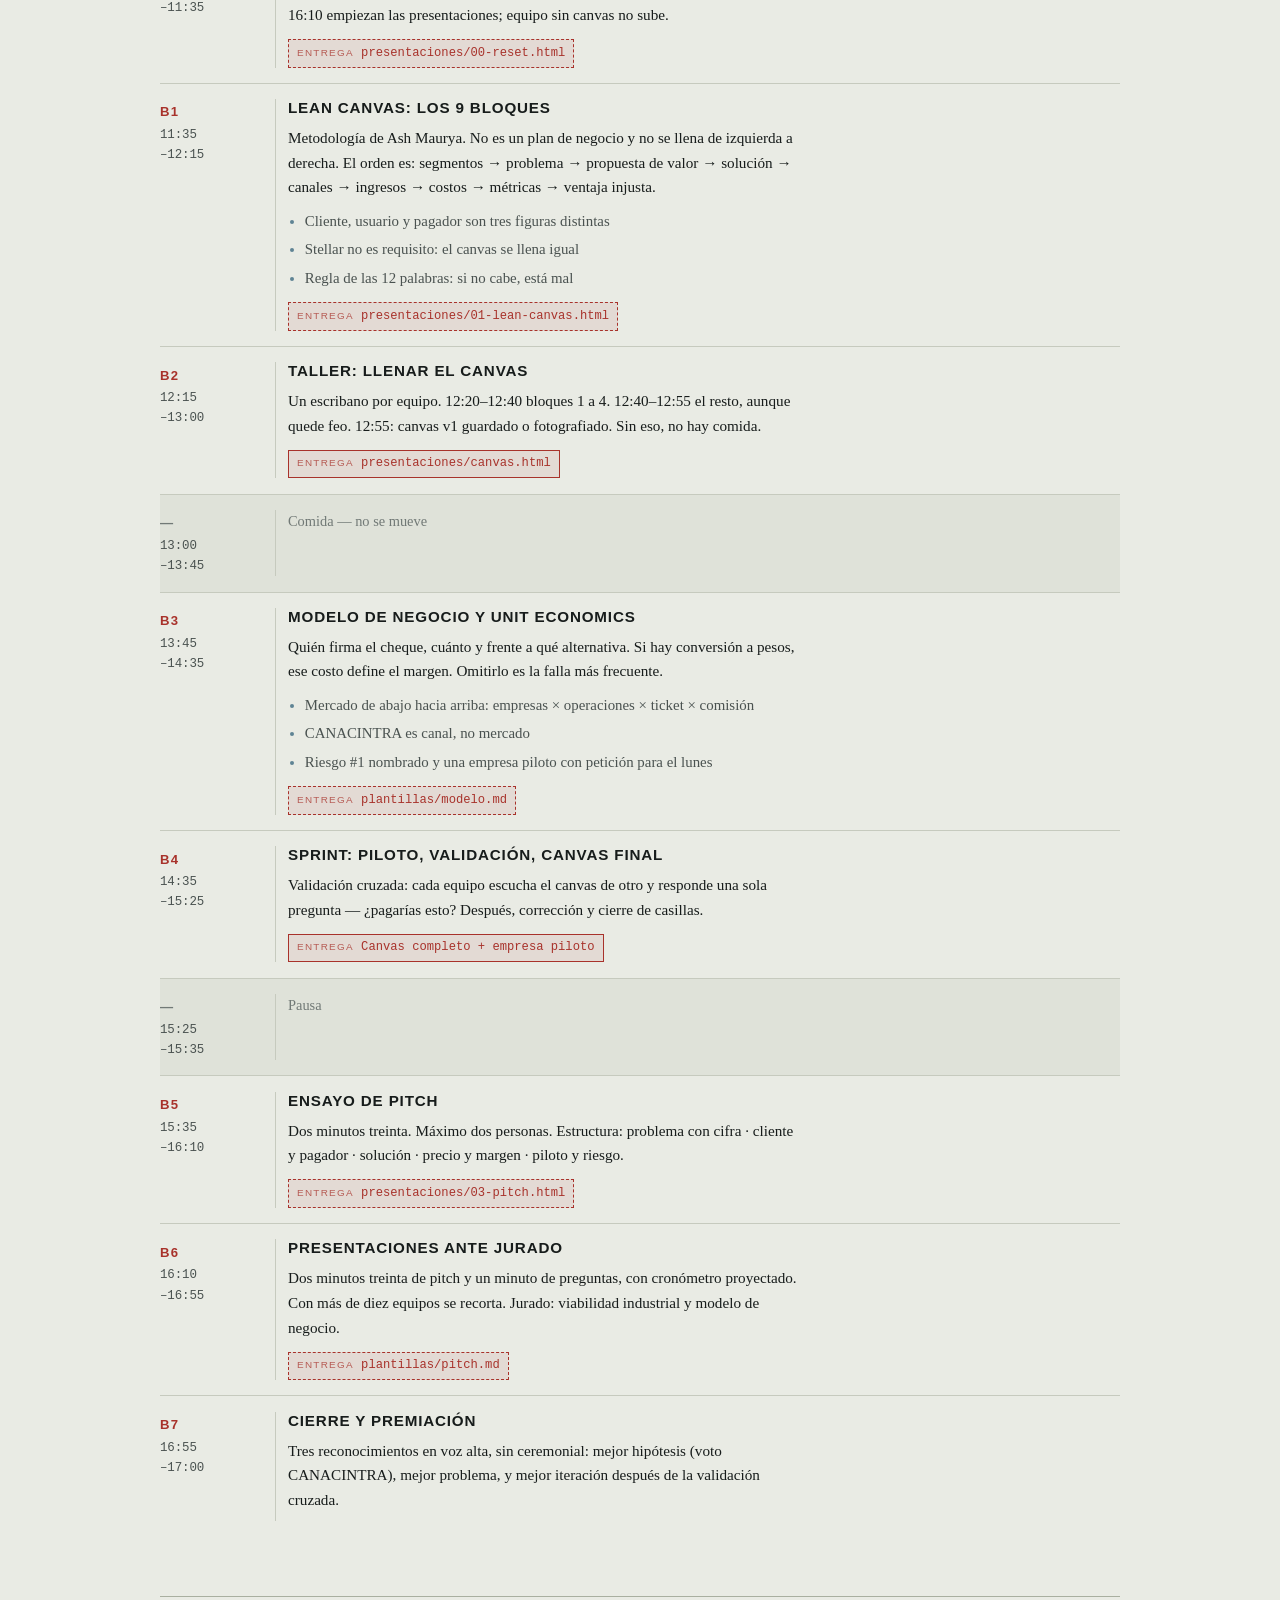
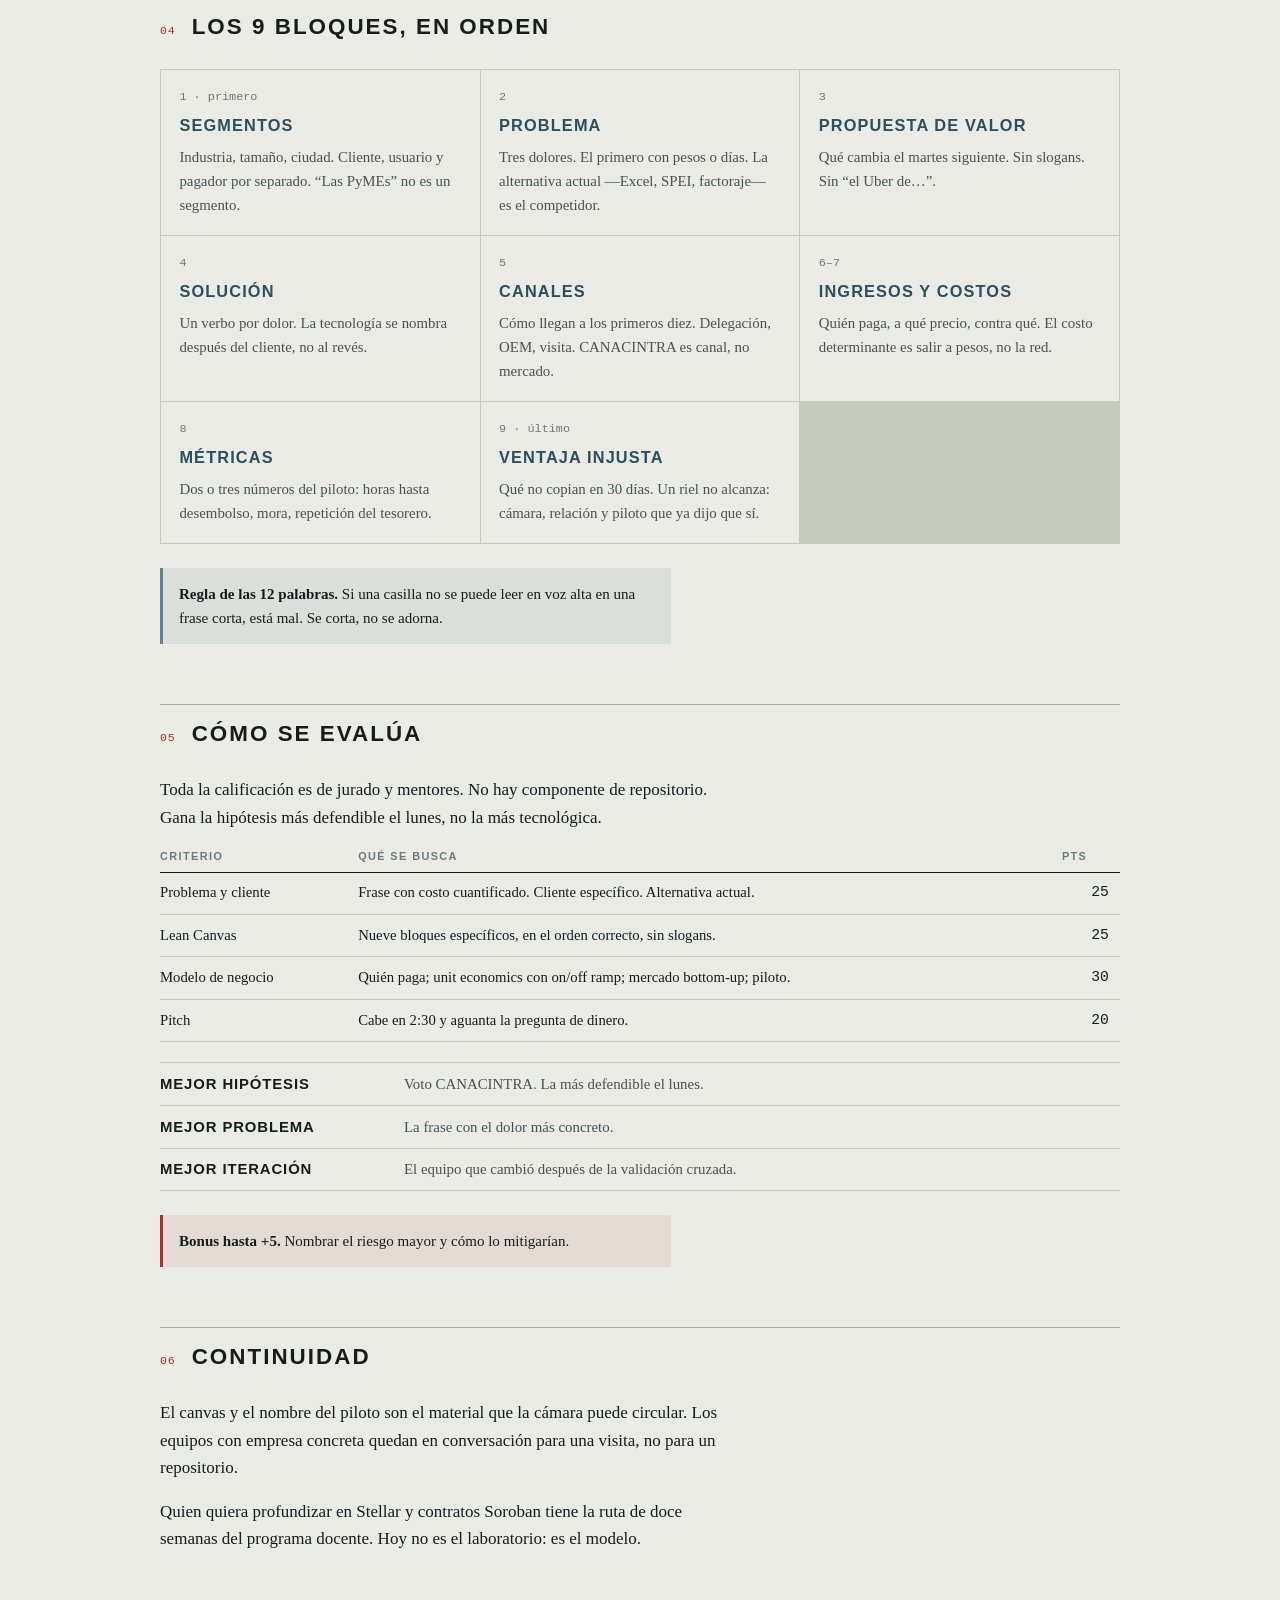
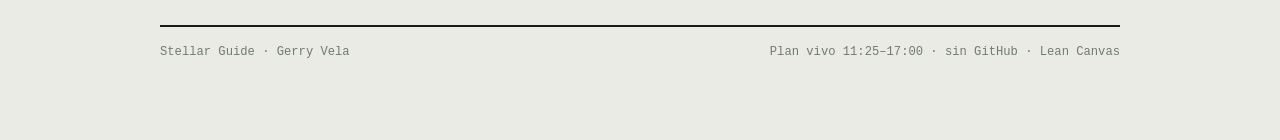
==== commit 228d9ebd: "feat: el entregable es Lean Canvas y pitch; se limpia el resto Los equipos suben lean-canvas.md y pi" ====
--- a/plan-de-trabajo.html
+++ b/plan-de-trabajo.html
@@ -4,7 +4,7 @@
 <meta charset="utf-8">
 <meta name="viewport" content="width=device-width, initial-scale=1">
 <title>Ideathon Stellar × BAF × CANACINTRA</title>
-<meta name="description" content="Plan de trabajo de la jornada de 8 horas: agenda, objetivos, evaluación e indicadores verificables.">
+<meta name="description" content="Plan vivo 11:25–17:00: Lean Canvas, modelo de negocio y pitch.">
 <style>
   :root {
     /* Paleta: hoja de turno industrial — papel verde-gris, tinta grafito,
@@ -357,7 +357,7 @@
   }
 
   .stamp::before {
-    content: "commit";
+    content: "entrega";
     font-family: var(--font-display);
     font-size: 0.62rem;
     text-transform: uppercase;
@@ -538,370 +538,281 @@
 
   <header class="head">
     <div class="head-top">
-      <span class="mono">Plan de trabajo · v1</span>
+      <span class="mono">Plan vivo · v2 · 25 ago 2026 · 11:25–17:00</span>
       <span class="mono">Stellar Guide · Gerry Vela</span>
     </div>
 
     <div class="head-body">
       <div>
-        <p class="eyebrow">Programa de un día</p>
+        <p class="eyebrow">Jornada · Lean Canvas</p>
         <h1>Ideathon Stellar <span class="x">×</span> BAF <span class="x">×</span> CANACINTRA</h1>
         <p class="lede" style="margin-top:1.1rem">
-          Ocho horas para convertir un problema real de la industria en una propuesta
-          ejecutable, publicarla como una demo en internet y registrarla, con autoría
-          y fecha, en un repositorio público.
+          De las 11:25 a las 17:00 el trabajo es un Lean Canvas, un modelo de negocio
+          con números y un pitch de dos minutos treinta. Stellar es riel, no requisito.
         </p>
       </div>
 
       <dl class="spec">
-        <div><dt>Duración</dt><dd>8 h efectivas<br>09:00 – 18:00</dd></div>
-        <div><dt>Audiencia</dt><dd>Estudiantes<br>universitarios</dd></div>
+        <div><dt>Ventana</dt><dd>11:25 – 17:00</dd></div>
+        <div><dt>Comida</dt><dd>13:00 – 13:45<br>no se mueve</dd></div>
+        <div><dt>Foco</dt><dd>Lean Canvas<br>y unit economics</dd></div>
         <div><dt>Equipos</dt><dd>3 – 5 personas</dd></div>
-        <div><dt>Capacidad</dt><dd>40 – 60<br>asistentes</dd></div>
         <div style="grid-column: 1 / -1">
           <dt>Resultado</dt>
-          <dd>Una contribución propia por asistente<br>Una demo publicada y un Pull Request por equipo</dd>
+          <dd>Canvas completo · números defendibles · pitch 2:30<br>Presentaciones en <span class="mono">presentaciones/index.html</span></dd>
         </div>
       </dl>
     </div>
   </header>
 
   <section>
-    <div class="sec-head"><span class="num">01</span><h2>Enfoque del programa</h2></div>
+    <div class="sec-head"><span class="num">01</span><h2>Enfoque de esta tarde</h2></div>
     <p>
-      El objetivo no es enseñar a programar en una jornada, sino desarrollar el criterio para
-      formular un problema de negocio, evaluar si justifica el uso de blockchain —y reconocer
-      los casos en que no lo justifica— y defender la propuesta ante un jurado.
+      El objetivo no es publicar software. Es que cada equipo salga con una hipótesis de
+      negocio que un empresario de CANACINTRA pueda discutir el lunes: quién duele, quién
+      paga, cuánto, por qué ahora, y cuál es el primer piloto.
     </p>
     <p>
-      GitHub cumple una doble función: es el espacio de trabajo de los equipos y el instrumento
-      de medición del programa. Cada bloque cierra con un archivo versionado, de modo que el
-      avance queda registrado con autoría y marca de tiempo. La evaluación se apoya en evidencia
-      verificable por cualquier tercero, no en la percepción de los organizadores.
+      Stellar es contexto: pagos, USDC, anclas y registro. No hay que encajar la idea a la
+      red. Si no aporta, el canvas se llena igual.
     </p>
     <p>
-      La jornada cierra con un entregable operable: cada equipo publica una página con su
-      propuesta en GitHub Pages. Un solo archivo, editado en el navegador, sin instalaciones.
-      Es la vía más accesible para participantes sin experiencia en desarrollo, y frente al
-      jurado la diferencia entre exponer un documento y compartir una liga funcional es
-      sustancial.
+      El entregable es una página: nueve casillas específicas, números de unit economics
+      —incluyendo el costo de salir a pesos— y un pitch de dos minutos treinta.
     </p>
 
     <div class="flow">
-      <span>Dolor de industria</span><i>→</i>
       <span>Cliente y problema</span><i>→</i>
-      <span>Patrón Stellar</span><i>→</i>
-      <span>Modelo de negocio</span><i>→</i>
-      <span>Demo publicada</span><i>→</i>
-      <span>Pitch</span><i>→</i>
-      <span class="end">Pull Request</span>
+      <span>Lean Canvas</span><i>→</i>
+      <span>Quién paga</span><i>→</i>
+      <span>Unit economics</span><i>→</i>
+      <span>Piloto concreto</span><i>→</i>
+      <span class="end">Pitch 2:30</span>
+    </div>
+    <p style="margin-top:1.25rem">
+      Decks de sala: <a href="presentaciones/index.html"><span class="mono">presentaciones/index.html</span></a>.
+      Canvas llenable: <a href="presentaciones/canvas.html"><span class="mono">presentaciones/canvas.html</span></a>.
+    </p>
+  </section>
+
+  <section>
+    <div class="sec-head"><span class="num">02</span><h2>Objetivos de la tarde</h2></div>
+    <ol class="goals">
+      <li>Llenar un Lean Canvas en el orden correcto, con frases específicas, no slogans.</li>
+      <li>Separar cliente, usuario y pagador.</li>
+      <li>Nombrar la alternativa actual y el costo de seguir con ella.</li>
+      <li>Proponer un modelo de ingreso con precio comparable.</li>
+      <li>Calcular unit economics incluyendo el costo de conversión a pesos.</li>
+      <li>Dimensionar mercado de abajo hacia arriba: empresas × operaciones × ticket × comisión.</li>
+      <li>Identificar una empresa piloto y qué le pedirían el lunes.</li>
+      <li>Defender la hipótesis en dos minutos y medio.</li>
+    </ol>
+  </section>
+
+  <section>
+    <div class="sec-head"><span class="num">03</span><h2>Cronograma 11:25–17:00</h2></div>
+
+    <div class="run">
+
+      <div class="row">
+        <div class="when"><b>R0</b>11:25<br>–11:35</div>
+        <div class="body">
+          <p class="block-name">Reset: el día cambia</p>
+          <p>Entregable: Lean Canvas, números y pitch. Se sube por fork y Pull Request.
+             A las 16:10 empiezan las presentaciones; equipo sin canvas no sube.</p>
+          <span class="stamp">presentaciones/00-reset.html</span>
+        </div>
+      </div>
+
+      <div class="row">
+        <div class="when"><b>B1</b>11:35<br>–12:15</div>
+        <div class="body">
+          <p class="block-name">Lean Canvas: los 9 bloques</p>
+          <p>Metodología de Ash Maurya. No es un plan de negocio y no se llena de izquierda a
+             derecha. El orden es: segmentos → problema → propuesta de valor → solución → canales
+             → ingresos → costos → métricas → ventaja injusta.</p>
+          <ul>
+            <li>Cliente, usuario y pagador son tres figuras distintas</li>
+            <li>Stellar no es requisito: el canvas se llena igual</li>
+            <li>Regla de las 12 palabras: si no cabe, está mal</li>
+          </ul>
+          <span class="stamp">presentaciones/01-lean-canvas.html</span>
+        </div>
+      </div>
+
+      <div class="row">
+        <div class="when"><b>B2</b>12:15<br>–13:00</div>
+        <div class="body">
+          <p class="block-name">Taller: llenar el canvas</p>
+          <p>Un escribano por equipo. 12:20–12:40 bloques 1 a 4. 12:40–12:55 el resto, aunque
+             quede feo. 12:55: canvas v1 guardado o fotografiado. Sin eso, no hay comida.</p>
+          <span class="stamp wide">presentaciones/canvas.html</span>
+        </div>
+      </div>
+
+      <div class="row pause">
+        <div class="when"><b>—</b>13:00<br>–13:45</div>
+        <div class="body">Comida — no se mueve</div>
+      </div>
+
+      <div class="row">
+        <div class="when"><b>B3</b>13:45<br>–14:35</div>
+        <div class="body">
+          <p class="block-name">Modelo de negocio y unit economics</p>
+          <p>Quién firma el cheque, cuánto y frente a qué alternativa. Si hay conversión a pesos,
+             ese costo define el margen. Omitirlo es la falla más frecuente.</p>
+          <ul>
+            <li>Mercado de abajo hacia arriba: empresas × operaciones × ticket × comisión</li>
+            <li>CANACINTRA es canal, no mercado</li>
+            <li>Riesgo #1 nombrado y una empresa piloto con petición para el lunes</li>
+          </ul>
+          <span class="stamp">plantillas/modelo.md</span>
+        </div>
+      </div>
+
+      <div class="row">
+        <div class="when"><b>B4</b>14:35<br>–15:25</div>
+        <div class="body">
+          <p class="block-name">Sprint: piloto, validación, canvas final</p>
+          <p>Validación cruzada: cada equipo escucha el canvas de otro y responde una sola
+             pregunta — ¿pagarías esto? Después, corrección y cierre de casillas.</p>
+          <span class="stamp wide">Canvas completo + empresa piloto</span>
+        </div>
+      </div>
+
+      <div class="row pause">
+        <div class="when"><b>—</b>15:25<br>–15:35</div>
+        <div class="body">Pausa</div>
+      </div>
+
+      <div class="row">
+        <div class="when"><b>B5</b>15:35<br>–16:10</div>
+        <div class="body">
+          <p class="block-name">Ensayo de pitch</p>
+          <p>Dos minutos treinta. Máximo dos personas. Estructura: problema con cifra · cliente y
+             pagador · solución · precio y margen · piloto y riesgo.</p>
+          <span class="stamp">presentaciones/03-pitch.html</span>
+        </div>
+      </div>
+
+      <div class="row">
+        <div class="when"><b>B6</b>16:10<br>–16:55</div>
+        <div class="body">
+          <p class="block-name">Presentaciones ante jurado</p>
+          <p>Dos minutos treinta de pitch y un minuto de preguntas, con cronómetro proyectado.
+             Con más de diez equipos se recorta. Jurado: viabilidad industrial y modelo de negocio.</p>
+          <span class="stamp">plantillas/pitch.md</span>
+        </div>
+      </div>
+
+      <div class="row">
+        <div class="when"><b>B7</b>16:55<br>–17:00</div>
+        <div class="body">
+          <p class="block-name">Cierre y premiación</p>
+          <p>Tres reconocimientos en voz alta, sin ceremonial: mejor hipótesis (voto CANACINTRA),
+             mejor problema, y mejor iteración después de la validación cruzada.</p>
+        </div>
+      </div>
+
     </div>
   </section>
 
   <section>
-    <div class="sec-head"><span class="num">02</span><h2>Objetivos de aprendizaje</h2></div>
-    <ol class="goals">
-      <li>Formular un problema de negocio en términos de cliente, dolor y costo cuantificado.</li>
-      <li>Evaluar si un problema justifica el uso de blockchain mediante un marco de cuatro criterios, y reconocer los casos en que no lo justifica.</li>
-      <li>Explicar el valor de Stellar en lenguaje de negocio: costo por transacción, tiempo de liquidación, activos digitales, anclas y estándares SEP.</li>
-      <li>Asociar un problema de industria con un patrón técnico del catálogo de casos de uso.</li>
-      <li>Construir un modelo de negocio mínimo: quién paga, cuánto y frente a qué alternativa existente.</li>
-      <li>Utilizar GitHub como herramienta de trabajo: cuenta, copia del repositorio, contribuciones, Pull Request y respuesta a una revisión, íntegramente desde el navegador.</li>
-      <li>Publicar una demo funcional en internet, con dirección propia, a partir de una plantilla.</li>
-      <li>Defender la propuesta en tres minutos con una estructura de presentación definida.</li>
-    </ol>
-  </section>
-
-  <section>
-    <div class="sec-head"><span class="num">03</span><h2>Cronograma</h2></div>
-
-    <div class="run">
-
-      <div class="row">
-        <div class="when"><b>B0</b>08:30<br>–09:00</div>
-        <div class="body">
-          <p class="block-name">Registro y check-in técnico</p>
-          <p>Verificación de que cada asistente tiene acceso operativo a GitHub antes de iniciar.
-             El requisito se comunica por correo con 72 horas de anticipación, junto con la guía
-             de inicio.</p>
-          <p>El registro captura el <span class="mono">usuario</span> de cada asistente, que es la
-             referencia con la que se construye el reporte de participación.</p>
-        </div>
-      </div>
-
-      <div class="row">
-        <div class="when"><b>B1</b>09:00<br>–09:30</div>
-        <div class="body">
-          <p class="block-name">Apertura: el reto y las verticales</p>
-          <p>El reto: identificar un problema real de una empresa industrial mexicana y diseñar una
-             solución en la que Stellar aporte una capacidad que hoy no está disponible a costo o
-             velocidad razonables.</p>
-          <ul>
-            <li>Cinco verticales propuestas: pagos transfronterizos · liquidez y factoraje · trazabilidad de insumos · nómina y dispersión · lealtad y membresías B2B</li>
-            <li>Presentación de los criterios de evaluación y formación de equipos</li>
-          </ul>
-        </div>
-      </div>
-
-      <div class="row">
-        <div class="when"><b>B2</b>09:30<br>–10:15</div>
-        <div class="body">
-          <p class="block-name">GitHub aplicado y primera contribución</p>
-          <p>Introducción práctica al flujo de trabajo colaborativo, íntegramente desde el
-             navegador: sin instalaciones, sin línea de comandos y sin configuración local. Cada
-             archivo guardado desde la interfaz web es una contribución real, atribuida a su autor.</p>
-          <p>Al cierre del bloque, todos los asistentes tienen una contribución registrada a su
-             nombre y los equipos están listos para trabajar.</p>
-          <span class="stamp wide">participantes/&lt;usuario&gt;.md</span>
-        </div>
-      </div>
-
-      <div class="row">
-        <div class="when"><b>B3</b>10:15<br>–11:15</div>
-        <div class="body">
-          <p class="block-name">Del problema al cliente</p>
-          <p>Estructura del problema: <em>[cliente específico] no puede [lograr algo] porque
-             [obstáculo], y eso le cuesta [tiempo, dinero o riesgo cuantificado]</em>. Cliente,
-             usuario y pagador son tres figuras distintas, y se exigen tres fuentes de evidencia.</p>
-          <ul>
-            <li>La alternativa actual —la hoja de cálculo, la transferencia bancaria, el intermediario— es el punto de comparación obligado</li>
-            <li>Validación cruzada entre equipos sobre la disposición real a pagar</li>
-          </ul>
-          <span class="stamp">01-problema.md</span>
-        </div>
-      </div>
-
-      <div class="row">
-        <div class="when"><b>B4</b>11:15<br>–12:15</div>
-        <div class="body">
-          <p class="block-name">Stellar y catálogo de casos de uso</p>
-          <p>Qué resuelve la red, en lenguaje de negocio: liquidación en segundos, costo por
-             transacción de fracciones de centavo, activos digitales, y las anclas y estándares SEP
-             como capa de conexión con el sistema financiero tradicional.</p>
-          <ul>
-            <li><strong>Marco de cuatro criterios:</strong> partes sin confianza mutua · auditabilidad por terceros · operación transfronteriza · eliminación de un intermediario costoso</li>
-            <li>Con menos de dos criterios cumplidos, la solución adecuada es una base de datos convencional; identificarlo se evalúa favorablemente</li>
-            <li>Catálogo problema → patrón, con contrato de referencia documentado para cada caso</li>
-          </ul>
-          <span class="stamp">02-caso-uso.md</span>
-        </div>
-      </div>
-
-      <div class="row">
-        <div class="when"><b>B5</b>12:15<br>–13:00</div>
-        <div class="body">
-          <p class="block-name">Modelo de negocio y unit economics</p>
-          <p>Quién paga, cuánto y frente a qué alternativa. El costo de red en Stellar es marginal;
-             el determinante está en la conversión a moneda local y en el cumplimiento normativo,
-             y omitirlo es la debilidad más frecuente en este tipo de propuestas.</p>
-          <ul>
-            <li>Dimensionamiento de mercado ascendente, con cifras defendibles línea por línea</li>
-            <li>Riesgo principal identificado explícitamente, con su mitigación</li>
-            <li>Primera empresa piloto concreta</li>
-          </ul>
-          <span class="stamp">03-modelo.md</span>
-        </div>
-      </div>
-
-      <div class="row pause">
-        <div class="when"><b>—</b>13:00<br>–13:45</div>
-        <div class="body">Comida</div>
-      </div>
-
-      <div class="row">
-        <div class="when"><b>B6</b>13:45<br>–15:45</div>
-        <div class="body">
-          <p class="block-name">Sprint de construcción de la demo</p>
-          <p>El bloque más extenso de la jornada: es donde la propuesta deja de ser un documento y
-             se vuelve un entregable operable. Todos los equipos parten de la misma plantilla,
-             documentada en español y con los puntos de edición señalados dentro del archivo.</p>
-          <ul>
-            <li><strong>N1 · Página propia</strong> — nombre de la propuesta, problema, cifras e identidad visual. Obligatorio.</li>
-            <li><strong>N2 · Demo interactiva</strong> — el recorrido de la solución reescrito con el flujo del equipo. Es edición de textos; no requiere programar.</li>
-            <li><strong>N3 · Integración con Stellar</strong> — la página consulta o ejecuta una operación real en la red de pruebas.</li>
-          </ul>
-          <span class="stamp wide">ideas/equipo-XX/demo/index.html</span>
-        </div>
-      </div>
-
-      <div class="row pause">
-        <div class="when"><b>—</b>15:45<br>–15:55</div>
-        <div class="body">Pausa</div>
-      </div>
-
-      <div class="row">
-        <div class="when"><b>B7</b>15:55<br>–16:40</div>
-        <div class="body">
-          <p class="block-name">Publicación, Pull Request y revisión</p>
-          <p>Cada equipo activa GitHub Pages y obtiene la dirección pública de su demo. A
-             continuación propone formalmente el entregable mediante un Pull Request, y cada mentor
-             plantea una observación concreta sobre la propuesta.</p>
-          <ul>
-            <li>Una integración continua verifica la estructura del entregable, los campos pendientes y la ausencia de credenciales expuestas</li>
-            <li>El equipo responde con una contribución de corrección, que queda registrada como parte de la evaluación</li>
-            <li>Para la mayoría de los asistentes es su primera revisión técnica en un entorno público</li>
-          </ul>
-          <span class="stamp wide">Demo publicada + Pull Request</span>
-        </div>
-      </div>
-
-      <div class="row">
-        <div class="when"><b>B8</b>16:40<br>–17:40</div>
-        <div class="body">
-          <p class="block-name">Presentaciones ante jurado</p>
-          <p>Tres minutos por equipo y dos de preguntas, con control de tiempo. Estructura definida:
-             problema cuantificado · cliente · solución y rol de Stellar · evidencia · modelo y
-             siguiente paso. Jurado de tres perfiles: viabilidad industrial, factibilidad técnica y
-             modelo de negocio.</p>
-          <span class="stamp">04-pitch.md</span>
-        </div>
-      </div>
-
-      <div class="row">
-        <div class="when"><b>B9</b>17:40<br>–18:00</div>
-        <div class="body">
-          <p class="block-name">Resultados, premiación y siguientes pasos</p>
-          <p>Presentación de resultados obtenidos del historial del repositorio, integración de los
-             entregables aprobados preservando la autoría individual, premiación por categorías y
-             ruta de continuidad para los equipos y asistentes interesados.</p>
-        </div>
-      </div>
-
+    <div class="sec-head"><span class="num">04</span><h2>Los 9 bloques, en orden</h2></div>
+    <div class="cols">
+      <div>
+        <span class="level-tag">1 · primero</span>
+        <h3>Segmentos</h3>
+        <p>Industria, tamaño, ciudad. Cliente, usuario y pagador por separado. “Las PyMEs” no es un segmento.</p>
+      </div>
+      <div>
+        <span class="level-tag">2</span>
+        <h3>Problema</h3>
+        <p>Tres dolores. El primero con pesos o días. La alternativa actual —Excel, SPEI, factoraje— es el competidor.</p>
+      </div>
+      <div>
+        <span class="level-tag">3</span>
+        <h3>Propuesta de valor</h3>
+        <p>Qué cambia el martes siguiente. Sin slogans. Sin “el Uber de…”.</p>
+      </div>
+      <div>
+        <span class="level-tag">4</span>
+        <h3>Solución</h3>
+        <p>Un verbo por dolor. La tecnología se nombra después del cliente, no al revés.</p>
+      </div>
+      <div>
+        <span class="level-tag">5</span>
+        <h3>Canales</h3>
+        <p>Cómo llegan a los primeros diez. Delegación, OEM, visita. CANACINTRA es canal, no mercado.</p>
+      </div>
+      <div>
+        <span class="level-tag">6–7</span>
+        <h3>Ingresos y costos</h3>
+        <p>Quién paga, a qué precio, contra qué. El costo determinante es salir a pesos, no la red.</p>
+      </div>
+      <div>
+        <span class="level-tag">8</span>
+        <h3>Métricas</h3>
+        <p>Dos o tres números del piloto: horas hasta desembolso, mora, repetición del tesorero.</p>
+      </div>
+      <div>
+        <span class="level-tag">9 · último</span>
+        <h3>Ventaja injusta</h3>
+        <p>Qué no copian en 30 días. Un riel no alcanza: cámara, relación y piloto que ya dijo que sí.</p>
+      </div>
+    </div>
+    <div class="note steelnote">
+      <p><strong>Regla de las 12 palabras.</strong> Si una casilla no se puede leer en voz alta
+         en una frase corta, está mal. Se corta, no se adorna.</p>
     </div>
   </section>
 
   <section>
-    <div class="sec-head"><span class="num">04</span><h2>Los tres niveles de la demo</h2></div>
-    <div class="cols">
-      <div>
-        <span class="level-tag">N1 · obligatorio</span>
-        <h3>Su página</h3>
-        <p>La plantilla personalizada: nombre de la idea, el problema con sus cifras, el antes
-           y después, y su color de marca. Se edita en el navegador; los puntos a cambiar están
-           señalados dentro del archivo.</p>
-      </div>
-      <div>
-        <span class="level-tag">N2 · bonus</span>
-        <h3>Demo interactiva</h3>
-        <p>El simulador de la página recorre el flujo paso a paso. Reescribirlo con su propio
-           caso es editar una lista de textos — quién hace qué, y qué pasa en cada paso — sin
-           necesidad de saber programar.</p>
-      </div>
-      <div>
-        <span class="level-tag">N3 · bonus</span>
-        <h3>Conectada a Stellar</h3>
-        <p>La página consulta o ejecuta algo real en Testnet: un saldo, un pago, o un contrato
-           desplegado del catálogo. Para los equipos con perfil técnico.</p>
-      </div>
-    </div>
-    <div class="note steelnote">
-      <p><strong>Los tres niveles concluyen con la página publicada.</strong> N1 ya constituye una
-         página en línea con dirección propia; N2 y N3 amplían su funcionalidad. El nivel N1 permite
-         competir por todas las categorías salvo la de mejor uso de Stellar, lo que mantiene en
-         competencia a los equipos sin perfil técnico.</p>
-    </div>
-  </section>
-
-  <section>
-    <div class="sec-head"><span class="num">05</span><h2>Cómo se mide</h2></div>
+    <div class="sec-head"><span class="num">05</span><h2>Cómo se evalúa</h2></div>
     <p>
-      Los entregables residen en un repositorio público dedicado al evento. Los equipos trabajan
-      sobre su propia copia y proponen el resultado mediante un Pull Request, sin requerir permisos
-      de escritura. Al ser un repositorio exclusivo del programa, todo el historial corresponde a la
-      jornada y los indicadores se obtienen sin filtrado adicional.
-    </p>
-
-    <div class="scroll">
-      <table>
-        <thead>
-          <tr><th>ID</th><th>Métrica</th><th>Qué demuestra</th><th>Meta</th></tr>
-        </thead>
-        <tbody>
-          <tr><td class="id">M1</td><td>Primera contribución individual</td><td>Cada persona contribuyó bajo su autoría</td><td class="goal">100 %</td></tr>
-          <tr><td class="id">M2</td><td>Copia de trabajo del equipo</td><td>El equipo se incorporó al flujo de trabajo</td><td class="goal">1 / equipo</td></tr>
-          <tr><td class="id">M3</td><td>Cuatro o más contribuciones por equipo</td><td>Trabajo distribuido a lo largo de la jornada</td><td class="goal">100 %</td></tr>
-          <tr><td class="id">M4</td><td>Pull Request abierto</td><td>Entregable propuesto formalmente</td><td class="goal">1 / equipo</td></tr>
-          <tr><td class="id">M5</td><td>Pull Request integrado</td><td>Entregable completo y aprobado</td><td class="goal">≥ 80 %</td></tr>
-          <tr><td class="id">M6</td><td>Contribución posterior a la revisión</td><td>Capacidad de iterar con retroalimentación</td><td class="goal">≥ 50 %</td></tr>
-          <tr><td class="id">M7</td><td>Demo publicada en GitHub Pages</td><td>Entregable operable, no únicamente documental</td><td class="goal">100 %</td></tr>
-          <tr><td class="id">M9</td><td>Evidencia en red de pruebas</td><td>Ejecución técnica real</td><td class="goal">≥ 30 %</td></tr>
-          <tr><td class="id">M8</td><td>Autores únicos con dos o más contribuciones</td><td>Participación efectiva de todo el equipo</td><td class="goal">≥ 60 %</td></tr>
-        </tbody>
-      </table>
-    </div>
-
-    <div class="note">
-      <p><strong>Preservación de la autoría individual.</strong> La integración de los Pull Requests
-         conserva cada contribución con su autor original. El repositorio está configurado para
-         admitir únicamente ese modo de integración, de forma que la trazabilidad por participante
-         queda garantizada.</p>
-    </div>
-
-    <p style="margin-top:1.5rem">
-      El reporte de cierre se construye a partir del historial de un repositorio público:
-      asistentes, cuentas activadas, contribuciones totales, autores únicos, Pull Requests abiertos
-      e integrados, demos publicadas con su dirección, y porcentaje de equipos con evidencia en la
-      red de pruebas. Es información auditable por cualquier tercero, no una encuesta de
-      satisfacción.
-    </p>
-  </section>
-
-  <section>
-    <div class="sec-head"><span class="num">06</span><h2>Evaluación y categorías</h2></div>
-    <p>
-      La calificación combina dos componentes independientes: la calidad de la propuesta, que
-      evalúa el jurado, y la ejecución, que se obtiene del historial del repositorio sin
-      intervención humana.
+      Toda la calificación es de jurado y mentores. No hay componente de repositorio.
+      Gana la hipótesis más defendible el lunes, no la más tecnológica.
     </p>
 
     <div class="scroll">
       <table>
         <thead><tr><th>Criterio</th><th>Qué se busca</th><th>Pts</th></tr></thead>
         <tbody>
-          <tr><td>Problema y cliente</td><td>Formulación con costo cuantificado, cliente específico y tres fuentes de evidencia</td><td class="pts">20</td></tr>
-          <tr><td>Ajuste a Stellar</td><td>Marco de cuatro criterios justificado; delimita qué opera en cadena y qué no</td><td class="pts">20</td></tr>
-          <tr><td>Modelo de negocio</td><td>Quién paga y cuánto; unit economics que incorpora el costo de conversión</td><td class="pts">15</td></tr>
-          <tr><td>Demo y evidencia</td><td>La página publicada comunica la propuesta sin explicación adicional</td><td class="pts">10</td></tr>
-          <tr><td>Presentación</td><td>Se ajusta a los tres minutos y sostiene las preguntas del jurado</td><td class="pts">5</td></tr>
-          <tr><td><strong>Ejecución</strong></td><td>Autoría distribuida, contribuciones a lo largo de la jornada, entregable completo e iteración tras la revisión — automático</td><td class="pts"><strong>30</strong></td></tr>
+          <tr><td>Problema y cliente</td><td>Frase con costo cuantificado. Cliente específico. Alternativa actual.</td><td class="pts">25</td></tr>
+          <tr><td>Lean Canvas</td><td>Nueve bloques específicos, en el orden correcto, sin slogans.</td><td class="pts">25</td></tr>
+          <tr><td>Modelo de negocio</td><td>Quién paga; unit economics con on/off ramp; mercado bottom-up; piloto.</td><td class="pts">30</td></tr>
+          <tr><td>Pitch</td><td>Cabe en 2:30 y aguanta la pregunta de dinero.</td><td class="pts">20</td></tr>
         </tbody>
       </table>
     </div>
 
     <dl class="prizes">
-      <div><dt>Mejor propuesta general</dt><dd>Mayor puntaje total</dd></div>
-      <div><dt>Mejor problema</dt><dd>El problema mejor formulado y documentado</dd></div>
-      <div><dt>Mejor uso de Stellar</dt><dd>Criterio de ajuste técnico más evidencia en Testnet</dd></div>
-      <div><dt>Mejor demo</dt><dd>La página que mejor comunica la propuesta por sí sola</dd></div>
-      <div><dt>Mejor modelo de negocio</dt><dd>Con voto de CANACINTRA</dd></div>
-      <div><dt>Mejor ejecución</dt><dd>Únicamente historial del repositorio: el proceso de trabajo mejor sostenido</dd></div>
+      <div><dt>Mejor hipótesis</dt><dd>Voto CANACINTRA. La más defendible el lunes.</dd></div>
+      <div><dt>Mejor problema</dt><dd>La frase con el dolor más concreto.</dd></div>
+      <div><dt>Mejor iteración</dt><dd>El equipo que cambió después de la validación cruzada.</dd></div>
     </dl>
 
     <div class="note">
-      <p>La categoría de <strong>mejor ejecución</strong> responde a un criterio deliberado: separa la
-         calidad de la propuesta de la disciplina de trabajo, y reconoce al equipo que sostuvo un
-         proceso ordenado a lo largo de la jornada, que es la conducta que el formato busca
-         instalar.</p>
+      <p><strong>Bonus hasta +5.</strong> Nombrar el riesgo mayor y cómo lo mitigarían.</p>
     </div>
   </section>
 
   <section>
-    <div class="sec-head"><span class="num">07</span><h2>Continuidad</h2></div>
+    <div class="sec-head"><span class="num">06</span><h2>Continuidad</h2></div>
     <p>
-      Cada asistente conserva dos resultados públicos y verificables: su contribución en el
-      historial de un repositorio y una página en internet desarrollada con su equipo. Ambos
-      constituyen material de portafolio profesional. El repositorio del evento queda como catálogo
-      de propuestas disponible para las empresas asociadas a la cámara.
+      El canvas y el nombre del piloto son el material que la cámara puede circular. Los
+      equipos con empresa concreta quedan en conversación para una visita, no para un
+      repositorio.
     </p>
     <p>
-      La ruta de profundización está definida: un programa de doce semanas sobre Stellar y contratos
-      Soroban, que reutiliza el mismo material de laboratorio empleado en la jornada.
+      Quien quiera profundizar en Stellar y contratos Soroban tiene la ruta de doce semanas
+      del programa docente. Hoy no es el laboratorio: es el modelo.
     </p>
   </section>
 
   <footer>
     <span>Stellar Guide · Gerry Vela</span>
-    <span>Repo del evento: <span class="mono">github.com/MarxMad/Ideathon-Stellar-BAF-Canacintra</span></span>
+    <span>Plan vivo 11:25–17:00 · sin GitHub · Lean Canvas</span>
   </footer>
 
 </div>
